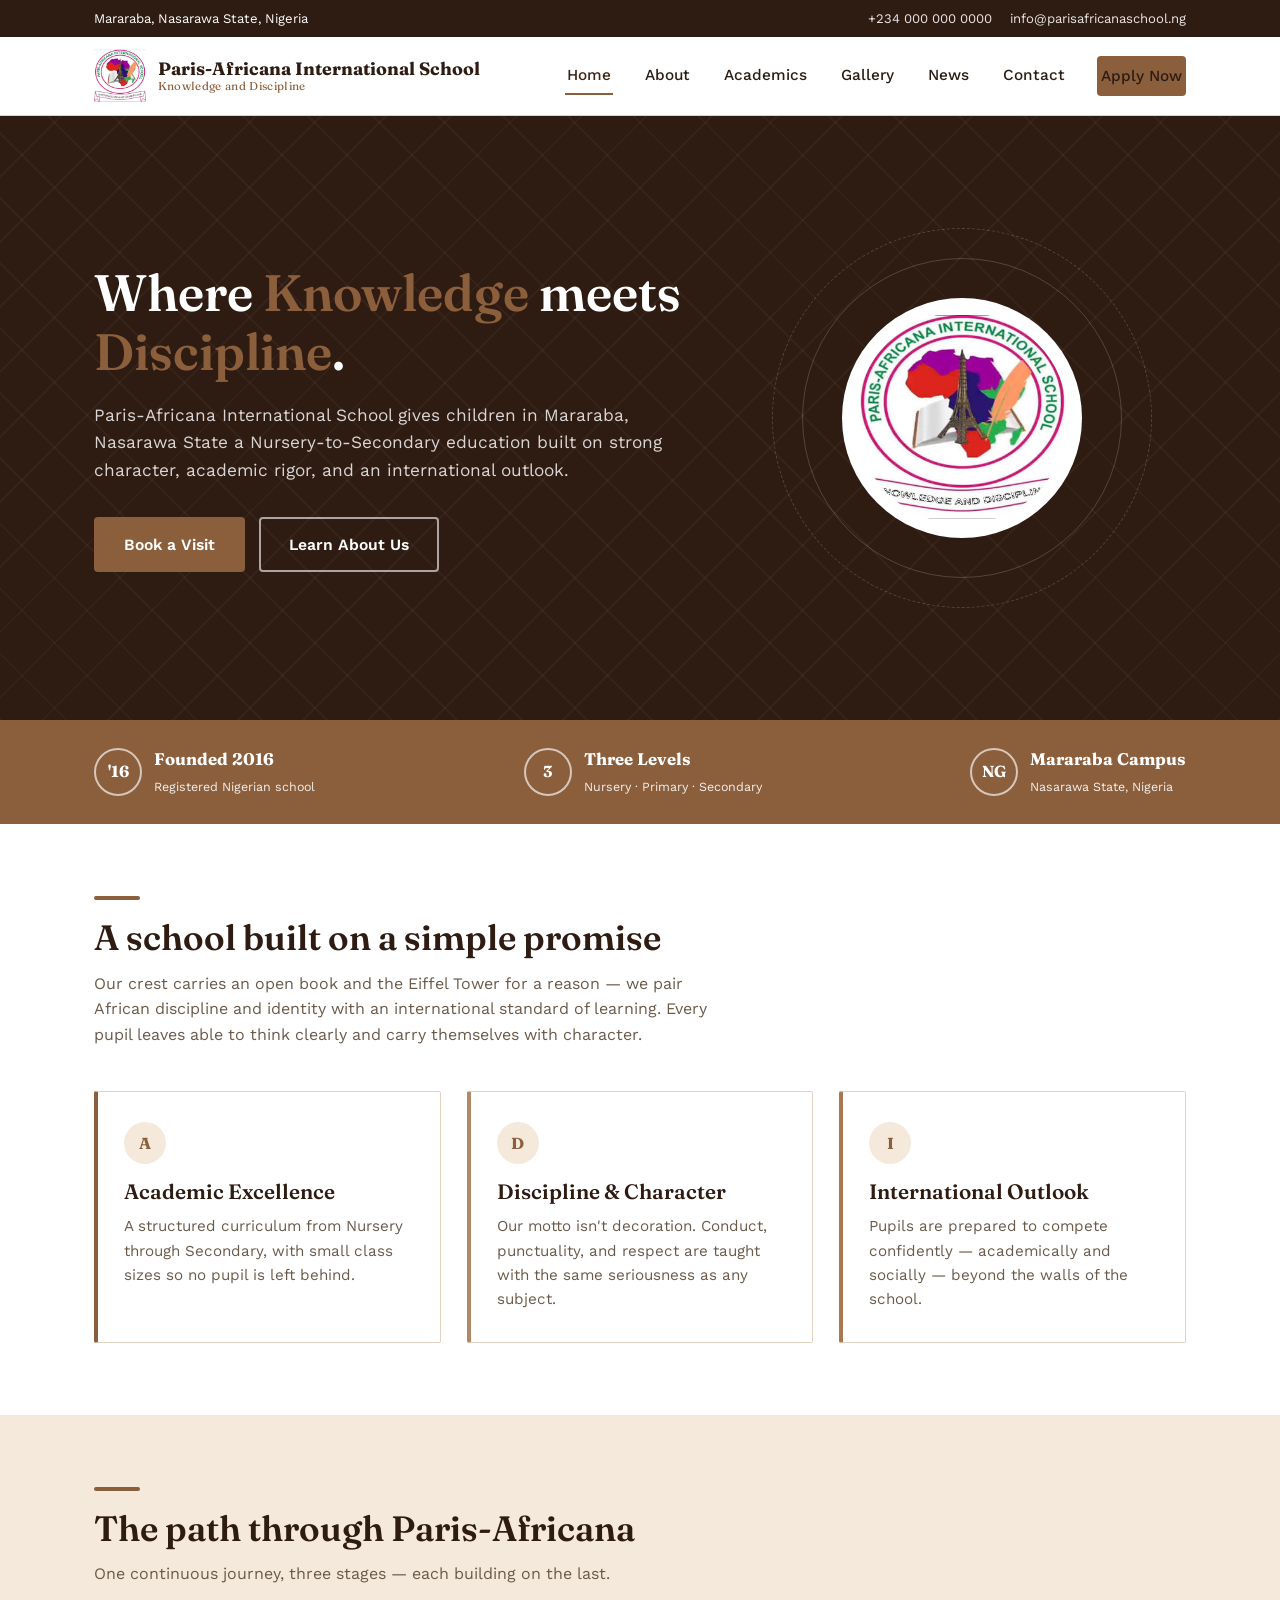
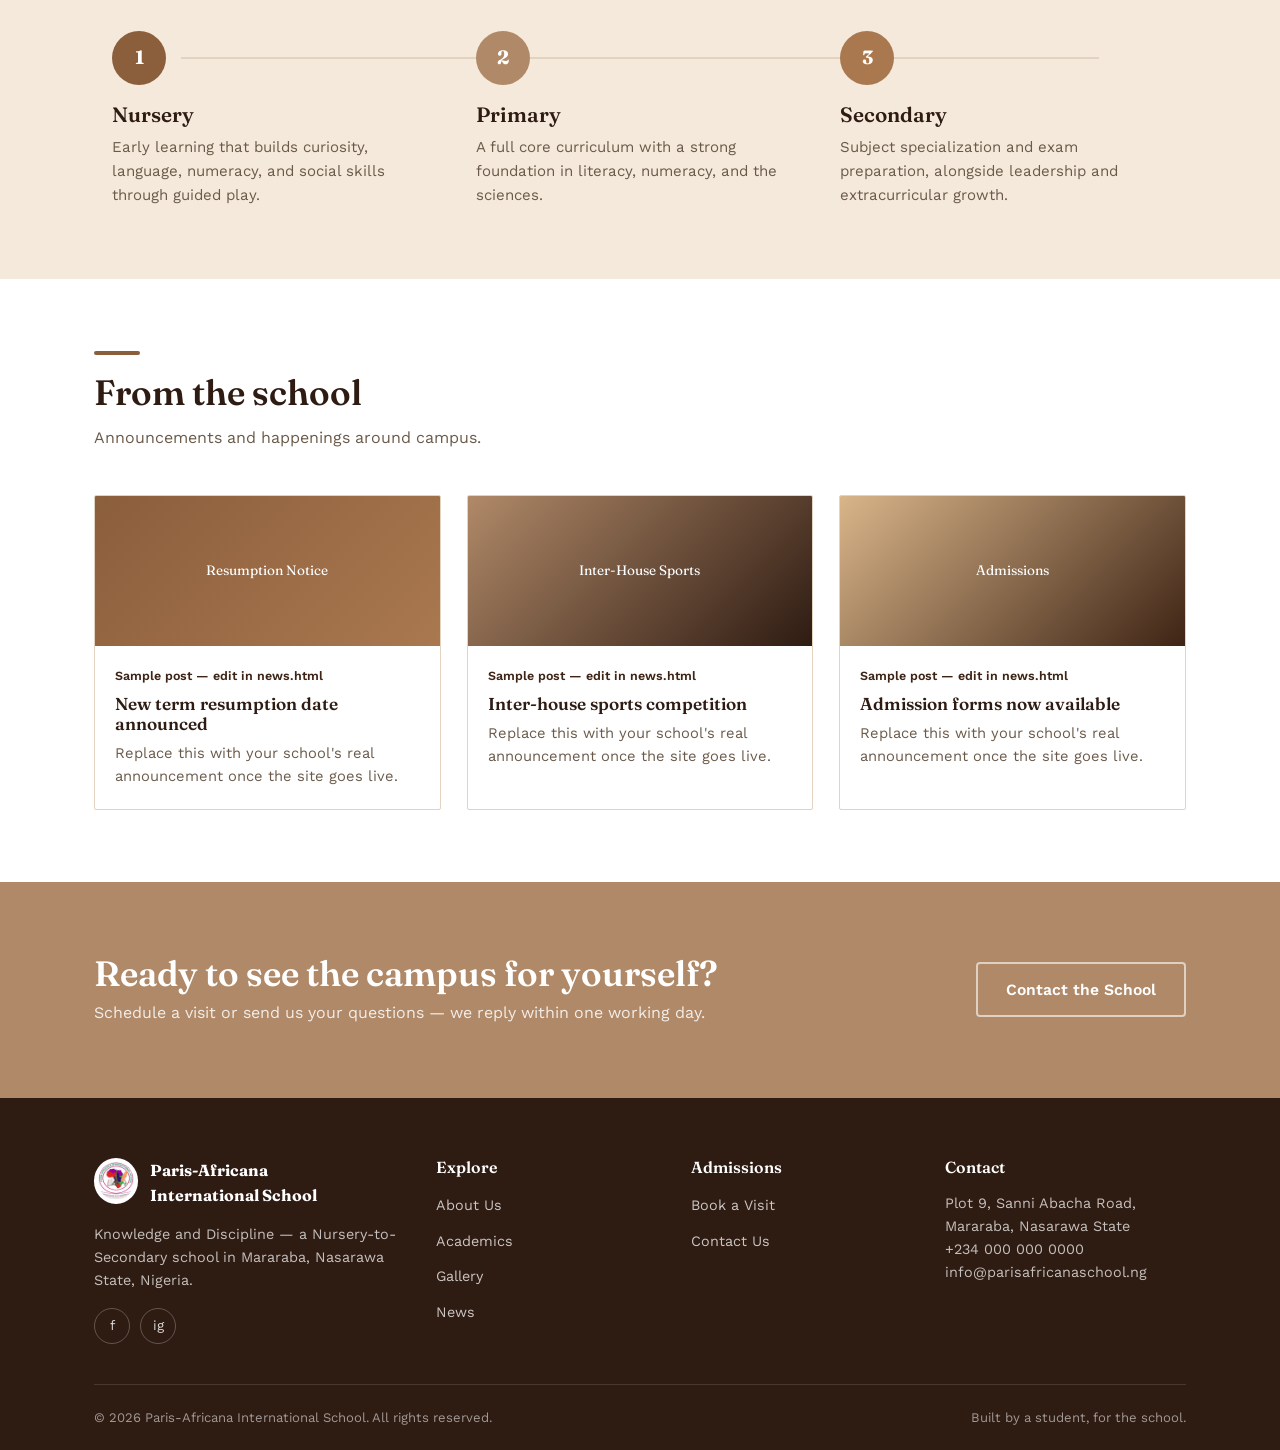
==== index.html @ 9b93d29c "Initial frontend for Paris-Africana International School site" ====
<!DOCTYPE html>
<html lang="en">
<head>
<meta charset="UTF-8">
<meta name="viewport" content="width=device-width, initial-scale=1.0">
<title>Paris-Africana International School | Home</title>
<meta name="description" content="Paris-Africana International School, Mararaba, Nasarawa State — Knowledge and Discipline. Nursery, Primary and Secondary education.">
<link rel="icon" href="images/logo.png" type="image/png">
<link rel="preconnect" href="https://fonts.googleapis.com">
<link href="https://fonts.googleapis.com/css2?family=Fraunces:wght@500;600;700&family=Work+Sans:wght@400;500;600&display=swap" rel="stylesheet">
<link rel="stylesheet" href="css/style.css">
</head>
<body>

<div class="topbar">
  <div class="container">
    <span>Mararaba, Nasarawa State, Nigeria</span>
    <div class="topbar-links">
      <a href="tel:+2340000000000">+234 000 000 0000</a>
      <a href="mailto:info@parisafricanaschool.ng">info@parisafricanaschool.ng</a>
    </div>
  </div>
</div>

<header class="navbar">
  <div class="container">
    <a href="index.html" class="brand">
      <img src="images/logo.png" alt="Paris-Africana International School crest">
      <span class="brand-text">
        <span class="school-name">Paris-Africana International School</span>
        <span class="school-motto">Knowledge and Discipline</span>
      </span>
    </a>
    <nav class="nav-links">
      <a href="index.html">Home</a>
      <a href="about.html">About</a>
      <a href="academics.html">Academics</a>
      <a href="gallery.html">Gallery</a>
      <a href="news.html">News</a>
      <a href="contact.html">Contact</a>
      <a href="contact.html" class="btn btn-primary">Apply Now</a>
    </nav>
    <button class="nav-toggle" aria-label="Toggle menu">
      <span></span><span></span><span></span>
    </button>
  </div>
</header>

<section class="hero">
  <div class="container">
    <div class="hero-copy">
      <h1>Where <span class="accent">Knowledge</span> meets <span class="accent">Discipline</span>.</h1>
      <p class="lead">Paris-Africana International School gives children in Mararaba, Nasarawa State a Nursery-to-Secondary education built on strong character, academic rigor, and an international outlook.</p>
      <div class="hero-actions">
        <a href="contact.html" class="btn btn-primary">Book a Visit</a>
        <a href="about.html" class="btn btn-outline-light">Learn About Us</a>
      </div>
    </div>
    <div class="hero-medallion">
      <div class="ring r1"></div>
      <div class="ring r2"></div>
      <img src="images/logo.png" alt="School crest medallion">
    </div>
  </div>
</section>

<div class="stat-strip">
  <div class="container">
    <div class="stat">
      <span class="badge">'16</span>
      <span>
        <span class="num">Founded 2016</span>
        <span class="label">Registered Nigerian school</span>
      </span>
    </div>
    <div class="stat">
      <span class="badge">3</span>
      <span>
        <span class="num">Three Levels</span>
        <span class="label">Nursery · Primary · Secondary</span>
      </span>
    </div>
    <div class="stat">
      <span class="badge">NG</span>
      <span>
        <span class="num">Mararaba Campus</span>
        <span class="label">Nasarawa State, Nigeria</span>
      </span>
    </div>
  </div>
</div>

<section>
  <div class="container">
    <div class="section-head">
      <h2>A school built on a simple promise</h2>
      <p>Our crest carries an open book and the Eiffel Tower for a reason — we pair African discipline and identity with an international standard of learning. Every pupil leaves able to think clearly and carry themselves with character.</p>
    </div>
    <div class="panel-grid">
      <div class="panel">
        <span class="glyph">A</span>
        <h3>Academic Excellence</h3>
        <p>A structured curriculum from Nursery through Secondary, with small class sizes so no pupil is left behind.</p>
      </div>
      <div class="panel">
        <span class="glyph">D</span>
        <h3>Discipline &amp; Character</h3>
        <p>Our motto isn't decoration. Conduct, punctuality, and respect are taught with the same seriousness as any subject.</p>
      </div>
      <div class="panel">
        <span class="glyph">I</span>
        <h3>International Outlook</h3>
        <p>Pupils are prepared to compete confidently — academically and socially — beyond the walls of the school.</p>
      </div>
    </div>
  </div>
</section>

<section class="section-cream">
  <div class="container">
    <div class="section-head">
      <h2>The path through Paris-Africana</h2>
      <p>One continuous journey, three stages — each building on the last.</p>
    </div>
    <div class="pathway">
      <div class="stage">
        <span class="stage-num">1</span>
        <h3>Nursery</h3>
        <p>Early learning that builds curiosity, language, numeracy, and social skills through guided play.</p>
      </div>
      <div class="stage">
        <span class="stage-num">2</span>
        <h3>Primary</h3>
        <p>A full core curriculum with a strong foundation in literacy, numeracy, and the sciences.</p>
      </div>
      <div class="stage">
        <span class="stage-num">3</span>
        <h3>Secondary</h3>
        <p>Subject specialization and exam preparation, alongside leadership and extracurricular growth.</p>
      </div>
    </div>
  </div>
</section>

<section>
  <div class="container">
    <div class="section-head">
      <h2>From the school</h2>
      <p>Announcements and happenings around campus.</p>
    </div>
    <div class="news-grid">
      <article class="news-card">
        <div class="thumb thumb-1">Resumption Notice</div>
        <div class="body">
          <span class="date">Sample post — edit in news.html</span>
          <h3>New term resumption date announced</h3>
          <p>Replace this with your school's real announcement once the site goes live.</p>
        </div>
      </article>
      <article class="news-card">
        <div class="thumb thumb-2">Inter-House Sports</div>
        <div class="body">
          <span class="date">Sample post — edit in news.html</span>
          <h3>Inter-house sports competition</h3>
          <p>Replace this with your school's real announcement once the site goes live.</p>
        </div>
      </article>
      <article class="news-card">
        <div class="thumb thumb-3">Admissions</div>
        <div class="body">
          <span class="date">Sample post — edit in news.html</span>
          <h3>Admission forms now available</h3>
          <p>Replace this with your school's real announcement once the site goes live.</p>
        </div>
      </article>
    </div>
  </div>
</section>

<section class="cta-banner">
  <div class="container">
    <div>
      <h2>Ready to see the campus for yourself?</h2>
      <p>Schedule a visit or send us your questions — we reply within one working day.</p>
    </div>
    <a href="contact.html" class="btn btn-outline-light">Contact the School</a>
  </div>
</section>

<footer>
  <div class="container">
    <div class="footer-grid">
      <div>
        <div class="footer-brand">
          <img src="images/logo.png" alt="School crest">
          <span class="school-name">Paris-Africana<br>International School</span>
        </div>
        <p>Knowledge and Discipline — a Nursery-to-Secondary school in Mararaba, Nasarawa State, Nigeria.</p>
        <div class="footer-social">
          <a href="#" aria-label="Facebook">f</a>
          <a href="#" aria-label="Instagram">ig</a>
        </div>
      </div>
      <div>
        <h4>Explore</h4>
        <ul class="footer-links">
          <li><a href="about.html">About Us</a></li>
          <li><a href="academics.html">Academics</a></li>
          <li><a href="gallery.html">Gallery</a></li>
          <li><a href="news.html">News</a></li>
        </ul>
      </div>
      <div>
        <h4>Admissions</h4>
        <ul class="footer-links">
          <li><a href="contact.html">Book a Visit</a></li>
          <li><a href="contact.html">Contact Us</a></li>
        </ul>
      </div>
      <div>
        <h4>Contact</h4>
        <p>Plot 9, Sanni Abacha Road,<br>Mararaba, Nasarawa State</p>
        <p>+234 000 000 0000<br>info@parisafricanaschool.ng</p>
      </div>
    </div>
    <div class="footer-bottom">
      <span>&copy; <span id="year"></span> Paris-Africana International School. All rights reserved.</span>
      <span>Built by a student, for the school.</span>
    </div>
  </div>
</footer>

<script src="js/script.js"></script>
</body>
</html>
---- css/style.css ----
/* =========================================================
   PARIS-AFRICANA INTERNATIONAL SCHOOL — MAIN STYLESHEET
   Palette pulled directly from the crest's dark and light
   brown tones. Variable names are unchanged from the previous
   version — only the hex values move to a single brown family,
   so every rule elsewhere in this file still works as-is.
   ========================================================= */

:root {
  /* --- Brand colors (brown family, from the crest) --- */
  --brown: #8B5E3C;        /* medium brown — primary accent/buttons */
  --brown-dark: #3E2415;   /* dark brown — hover states, deep accents */
  --green: #B08968;        /* light brown — was green, now a lighter brown tone */
  --green-dark: #6B4226;   /* deeper brown — was green-dark */
  --purple: #A9784F;       /* mid-light brown — was purple, kept distinct for hierarchy */
  --amber: #D9B589;        /* pale tan — was amber, now a light accent brown */
  --dark: #2E1B12;         /* darkest brown — replaces pure black */

  /* --- Neutrals --- */
  --cream: #F4E9DA;
  --paper: #FFFFFF;
  --ink: #2A1D14;
  --ink-soft: #6B5A4A;
  --line: #E3D2BF;

  /* --- Type --- */
  --font-display: "Fraunces", Georgia, serif;
  --font-body: "Work Sans", -apple-system, BlinkMacSystemFont, sans-serif;

  /* --- Layout --- */
  --max-width: 1140px;
  --radius-sm: 4px;
}

/* ---------- Reset ---------- */
* { box-sizing: border-box; margin: 0; padding: 0; }

html { scroll-behavior: smooth; }

body {
  font-family: var(--font-body);
  color: var(--ink);
  background: var(--paper);
  line-height: 1.6;
  -webkit-font-smoothing: antialiased;
}

img { max-width: 100%; display: block; }

a { color: inherit; text-decoration: none; }

ul { list-style: none; }

h1, h2, h3, h4 {
  font-family: var(--font-display);
  font-weight: 600;
  line-height: 1.15;
  color: var(--dark);
}

h1 { font-size: clamp(2.1rem, 4vw, 3.2rem); }
h2 { font-size: clamp(1.6rem, 3vw, 2.2rem); }
h3 { font-size: 1.3rem; }

p { color: var(--ink-soft); max-width: 68ch; }

.container {
  max-width: var(--max-width);
  margin: 0 auto;
  padding: 0 24px;
}

section { padding: 72px 0; }

.section-cream { background: var(--cream); }

/* Eyebrow-free section heading with a short accent rule instead of a label */
.section-head {
  max-width: 640px;
  margin-bottom: 44px;
}
.section-head::before {
  content: "";
  display: block;
  width: 46px;
  height: 4px;
  background: var(--brown);
  margin-bottom: 18px;
  border-radius: 2px;
}
.section-head p { margin-top: 12px; }

/* ---------- Buttons ---------- */
.btn {
  display: inline-flex;
  align-items: center;
  gap: 8px;
  padding: 13px 28px;
  border-radius: var(--radius-sm);
  font-weight: 600;
  font-size: 0.98rem;
  border: 2px solid transparent;
  cursor: pointer;
  transition: transform 0.15s ease, background 0.15s ease, color 0.15s ease, border-color 0.15s ease;
}
.btn:hover { transform: translateY(-2px); }

.btn-primary {
  background: var(--brown);
  color: #fff;
}
.btn-primary:hover { background: var(--brown-dark); }

.btn-outline {
  background: transparent;
  border-color: var(--dark);
  color: var(--dark);
}
.btn-outline:hover { background: var(--dark); color: #fff; }

.btn-outline-light {
  background: transparent;
  border-color: rgba(255,255,255,0.6);
  color: #fff;
}
.btn-outline-light:hover { background: #fff; color: var(--dark); border-color: #fff; }

/* ---------- Top bar ---------- */
.topbar {
  background: var(--dark);
  color: #fff;
  font-size: 0.82rem;
}
.topbar .container {
  display: flex;
  justify-content: space-between;
  align-items: center;
  padding-top: 8px;
  padding-bottom: 8px;
  flex-wrap: wrap;
  gap: 6px;
}
.topbar a { opacity: 0.9; }
.topbar a:hover { opacity: 1; text-decoration: underline; }
.topbar-links { display: flex; gap: 18px; }

/* ---------- Navigation ---------- */
.navbar {
  position: sticky;
  top: 0;
  z-index: 50;
  background: var(--paper);
  border-bottom: 1px solid var(--line);
}
.navbar .container {
  display: flex;
  align-items: center;
  justify-content: space-between;
  padding-top: 12px;
  padding-bottom: 12px;
}
.brand {
  display: flex;
  align-items: center;
  gap: 12px;
}
.brand img { height: 54px; width: auto; }
.brand-text { font-family: var(--font-display); line-height: 1.15; }
.brand-text .school-name { font-size: 1.12rem; font-weight: 700; color: var(--dark); display: block; }
.brand-text .school-motto { font-size: 0.72rem; color: var(--brown); letter-spacing: 0.03em; display: block; }

.nav-links {
  display: flex;
  align-items: center;
  gap: 30px;
}
.nav-links a {
  font-weight: 500;
  font-size: 0.96rem;
  color: var(--ink);
  padding: 6px 2px;
  border-bottom: 2px solid transparent;
  transition: border-color 0.15s ease, color 0.15s ease;
}
.nav-links a:hover,
.nav-links a.active {
  color: var(--brown-dark);
  border-color: var(--brown);
}

.nav-toggle {
  display: none;
  flex-direction: column;
  gap: 5px;
  background: none;
  border: none;
  cursor: pointer;
  padding: 6px;
}
.nav-toggle span {
  width: 26px;
  height: 2px;
  background: var(--dark);
  display: block;
}

/* ---------- Hero ---------- */
.hero {
  position: relative;
  overflow: hidden;
  background: var(--dark);
  color: #fff;
}
.hero .container {
  display: grid;
  grid-template-columns: 1.15fr 0.85fr;
  gap: 40px;
  align-items: center;
  padding-top: 76px;
  padding-bottom: 76px;
  position: relative;
  z-index: 2;
}
.hero h1 { color: #fff; }
.hero h1 .accent { color: var(--brown); }
.hero p.lead {
  color: rgba(255,255,255,0.82);
  font-size: 1.08rem;
  margin: 20px 0 32px;
  max-width: 52ch;
}
.hero-actions { display: flex; gap: 14px; flex-wrap: wrap; }

.hero-medallion {
  position: relative;
  display: flex;
  align-items: center;
  justify-content: center;
}
.hero-medallion .ring {
  position: absolute;
  border: 1px solid rgba(255,255,255,0.18);
  border-radius: 50%;
  animation: spin-slow 60s linear infinite;
}
.hero-medallion .ring.r1 { width: 320px; height: 320px; }
.hero-medallion .ring.r2 { width: 380px; height: 380px; border-style: dashed; animation-direction: reverse; }
.hero-medallion img {
  width: 240px;
  height: 240px;
  border-radius: 50%;
  background: #fff;
  padding: 14px;
  position: relative;
  z-index: 2;
  animation: rise-in 0.9s ease both;
}
@keyframes spin-slow { to { transform: rotate(360deg); } }
@keyframes rise-in {
  from { opacity: 0; transform: scale(0.85) translateY(14px); }
  to { opacity: 1; transform: scale(1) translateY(0); }
}
@media (prefers-reduced-motion: reduce) {
  .hero-medallion .ring { animation: none; }
  .hero-medallion img { animation: none; }
}

/* Ironwork diagonal-line motif in hero background, echoing the Eiffel Tower */
.hero::before {
  content: "";
  position: absolute;
  inset: 0;
  background-image:
    repeating-linear-gradient(45deg, rgba(255,255,255,0.035) 0 2px, transparent 2px 46px),
    repeating-linear-gradient(-45deg, rgba(255,255,255,0.035) 0 2px, transparent 2px 46px);
  z-index: 1;
}

/* ---------- Stat strip ---------- */
.stat-strip {
  background: var(--brown);
  color: #fff;
}
.stat-strip .container {
  display: flex;
  flex-wrap: wrap;
  justify-content: space-between;
  padding-top: 26px;
  padding-bottom: 26px;
  gap: 20px;
}
.stat {
  display: flex;
  align-items: center;
  gap: 12px;
}
.stat .badge {
  width: 48px; height: 48px;
  border-radius: 50%;
  border: 2px solid rgba(255,255,255,0.65);
  display: flex; align-items: center; justify-content: center;
  font-family: var(--font-display);
  font-weight: 700;
  flex-shrink: 0;
}
.stat .num { font-family: var(--font-display); font-weight: 700; font-size: 1.05rem; display: block; }
.stat .label { font-size: 0.78rem; opacity: 0.9; }

/* ---------- Panels (used instead of uniform rounded cards) ---------- */
.panel-grid {
  display: grid;
  grid-template-columns: repeat(3, 1fr);
  gap: 26px;
}
.panel {
  background: var(--paper);
  border: 1px solid var(--line);
  border-left: 4px solid var(--brown);
  border-radius: 2px;
  padding: 30px 26px;
}
.panel:nth-child(2) { border-left-color: var(--green); }
.panel:nth-child(3) { border-left-color: var(--purple); }
.panel h3 { margin-bottom: 10px; }
.panel p { font-size: 0.95rem; margin: 0; }
.panel .glyph {
  width: 42px; height: 42px;
  border-radius: 50%;
  background: var(--cream);
  display: flex; align-items: center; justify-content: center;
  margin-bottom: 16px;
  font-family: var(--font-display);
  font-weight: 700;
  color: var(--brown);
}

/* ---------- Numbered pathway (a true sequence: Nursery -> Primary -> Secondary) ---------- */
.pathway {
  display: grid;
  grid-template-columns: repeat(3, 1fr);
  gap: 0;
  position: relative;
}
.pathway::before {
  content: "";
  position: absolute;
  top: 26px;
  left: 8%;
  right: 8%;
  height: 2px;
  background: var(--line);
  z-index: 0;
}
.stage {
  position: relative;
  z-index: 1;
  padding: 0 18px;
  text-align: left;
}
.stage .stage-num {
  width: 54px; height: 54px;
  border-radius: 50%;
  background: var(--dark);
  color: #fff;
  display: flex; align-items: center; justify-content: center;
  font-family: var(--font-display);
  font-weight: 700;
  font-size: 1.2rem;
  margin-bottom: 18px;
}
.stage:nth-child(1) .stage-num { background: var(--brown); }
.stage:nth-child(2) .stage-num { background: var(--green); }
.stage:nth-child(3) .stage-num { background: var(--purple); }
.stage h3 { margin-bottom: 8px; }
.stage p { font-size: 0.94rem; }

/* ---------- News / cards list ---------- */
.news-grid {
  display: grid;
  grid-template-columns: repeat(3, 1fr);
  gap: 26px;
}
.news-card {
  border: 1px solid var(--line);
  border-radius: 2px;
  overflow: hidden;
  background: var(--paper);
}
.news-card .thumb {
  height: 150px;
  display: flex;
  align-items: center;
  justify-content: center;
  color: #fff;
  font-family: var(--font-display);
  font-size: 0.85rem;
  text-align: center;
  padding: 10px;
}
.news-card .body { padding: 20px; }
.news-card .date {
  font-size: 0.78rem;
  color: var(--brown-dark);
  font-weight: 600;
  display: block;
  margin-bottom: 8px;
}
.news-card h3 { font-size: 1.08rem; margin-bottom: 8px; }
.news-card p { font-size: 0.92rem; margin-bottom: 0; }

/* thumb color rotation */
.thumb-1 { background: linear-gradient(135deg, var(--brown), var(--purple)); }
.thumb-2 { background: linear-gradient(135deg, var(--green), var(--dark)); }
.thumb-3 { background: linear-gradient(135deg, var(--amber), var(--brown-dark)); }

/* ---------- CTA banner ---------- */
.cta-banner {
  background: var(--green);
  color: #fff;
  text-align: left;
}
.cta-banner .container {
  display: flex;
  align-items: center;
  justify-content: space-between;
  gap: 24px;
  flex-wrap: wrap;
}
.cta-banner h2 { color: #fff; margin-bottom: 6px; }
.cta-banner p { color: rgba(255,255,255,0.85); margin: 0; }

/* ---------- Page header (used on interior pages) ---------- */
.page-header {
  background: var(--dark);
  color: #fff;
  padding: 56px 0;
  position: relative;
  overflow: hidden;
}
.page-header::before {
  content: "";
  position: absolute;
  inset: 0;
  background-image: repeating-linear-gradient(45deg, rgba(255,255,255,0.035) 0 2px, transparent 2px 46px);
}
.page-header .container { position: relative; z-index: 1; }
.page-header h1 { color: #fff; }
.breadcrumb { font-size: 0.85rem; color: rgba(255,255,255,0.7); margin-top: 10px; }
.breadcrumb a:hover { text-decoration: underline; }

/* ---------- Value / list blocks ---------- */
.value-list {
  display: grid;
  grid-template-columns: repeat(2, 1fr);
  gap: 22px;
}
.value-item {
  display: flex;
  gap: 16px;
  padding: 20px;
  border: 1px solid var(--line);
}
.value-item .mark {
  width: 34px; height: 34px;
  flex-shrink: 0;
  border-radius: 50%;
  background: var(--brown);
  color: #fff;
  display: flex; align-items: center; justify-content: center;
  font-weight: 700;
  font-family: var(--font-display);
}
.value-item h3 { font-size: 1.05rem; margin-bottom: 4px; }
.value-item p { font-size: 0.92rem; margin: 0; }

/* ---------- Two column layout ---------- */
.two-col {
  display: grid;
  grid-template-columns: 1fr 1fr;
  gap: 56px;
  align-items: center;
}

.tag-strip { display: flex; flex-wrap: wrap; gap: 10px; margin-top: 20px; }
.tag {
  border: 1px solid var(--line);
  padding: 7px 14px;
  font-size: 0.85rem;
  border-radius: 20px;
  color: var(--ink-soft);
}

/* ---------- Gallery ---------- */
.gallery-grid {
  display: grid;
  grid-template-columns: repeat(3, 1fr);
  gap: 18px;
}
.gallery-item {
  aspect-ratio: 4 / 3;
  border-radius: 2px;
  display: flex;
  flex-direction: column;
  align-items: center;
  justify-content: center;
  color: #fff;
  text-align: center;
  padding: 14px;
  font-size: 0.85rem;
}
.gallery-item span.icon { font-size: 1.6rem; margin-bottom: 8px; }
.gallery-note {
  margin-top: 30px;
  font-size: 0.88rem;
  padding: 16px 18px;
  background: var(--cream);
  border-left: 4px solid var(--amber);
}

/* ---------- Forms ---------- */
.form-grid {
  display: grid;
  grid-template-columns: 1fr 1fr;
  gap: 18px;
}
.form-grid .full { grid-column: 1 / -1; }
label {
  display: block;
  font-size: 0.86rem;
  font-weight: 600;
  color: var(--dark);
  margin-bottom: 6px;
}
input, select, textarea {
  width: 100%;
  padding: 12px 14px;
  border: 1px solid var(--line);
  border-radius: var(--radius-sm);
  font-family: var(--font-body);
  font-size: 0.95rem;
  color: var(--ink);
  background: var(--paper);
}
input:focus, select:focus, textarea:focus {
  outline: 2px solid var(--brown);
  outline-offset: 1px;
  border-color: var(--brown);
}
textarea { resize: vertical; min-height: 120px; }
.form-note {
  font-size: 0.85rem;
  margin-top: 16px;
  padding: 14px 16px;
  background: var(--cream);
  border-left: 4px solid var(--brown);
}
.form-success {
  display: none;
  margin-top: 16px;
  padding: 14px 16px;
  background: #F0E6D8;
  border-left: 4px solid var(--green);
  color: var(--green-dark);
  font-size: 0.92rem;
}

.contact-info-list { margin-top: 24px; }
.contact-info-item { display: flex; gap: 14px; margin-bottom: 20px; }
.contact-info-item .mark {
  width: 38px; height: 38px;
  border-radius: 50%;
  background: var(--dark);
  color: #fff;
  display: flex; align-items: center; justify-content: center;
  flex-shrink: 0;
  font-size: 0.9rem;
}
.contact-info-item h3 { font-size: 0.98rem; margin-bottom: 2px; }
.contact-info-item p { font-size: 0.9rem; margin: 0; }

.map-wrap {
  margin-top: 30px;
  border: 1px solid var(--line);
}
.map-wrap iframe { width: 100%; height: 320px; border: 0; display: block; }

/* ---------- Footer ---------- */
footer {
  background: var(--dark);
  color: rgba(255,255,255,0.82);
  padding-top: 60px;
}
.footer-grid {
  display: grid;
  grid-template-columns: 1.4fr 1fr 1fr 1.1fr;
  gap: 36px;
  padding-bottom: 40px;
  border-bottom: 1px solid rgba(255,255,255,0.12);
}
.footer-brand { display: flex; gap: 12px; align-items: flex-start; margin-bottom: 14px; }
.footer-brand img { height: 46px; background: #fff; border-radius: 50%; padding: 4px; }
.footer-brand .school-name { font-family: var(--font-display); font-weight: 700; color: #fff; }
footer h4 { color: #fff; font-family: var(--font-display); font-size: 1rem; margin-bottom: 16px; }
footer p { color: rgba(255,255,255,0.72); font-size: 0.9rem; }
.footer-links li { margin-bottom: 10px; }
.footer-links a { font-size: 0.9rem; color: rgba(255,255,255,0.75); }
.footer-links a:hover { color: var(--brown); }
.footer-social { display: flex; gap: 10px; margin-top: 16px; }
.footer-social a {
  width: 36px; height: 36px;
  border: 1px solid rgba(255,255,255,0.25);
  border-radius: 50%;
  display: flex; align-items: center; justify-content: center;
  font-size: 0.85rem;
}
.footer-social a:hover { background: var(--brown); border-color: var(--brown); }
.footer-bottom {
  display: flex;
  justify-content: space-between;
  align-items: center;
  padding: 22px 0;
  font-size: 0.82rem;
  color: rgba(255,255,255,0.55);
  flex-wrap: wrap;
  gap: 10px;
}

/* ---------- Responsive ---------- */
@media (max-width: 900px) {
  .hero .container { grid-template-columns: 1fr; }
  .hero-medallion { order: -1; }
  .hero-medallion .ring.r1 { width: 220px; height: 220px; }
  .hero-medallion .ring.r2 { width: 260px; height: 260px; }
  .hero-medallion img { width: 170px; height: 170px; }
  .panel-grid, .pathway, .news-grid, .value-list, .gallery-grid { grid-template-columns: 1fr; }
  .pathway::before { display: none; }
  .two-col { grid-template-columns: 1fr; gap: 30px; }
  .form-grid { grid-template-columns: 1fr; }
  .footer-grid { grid-template-columns: 1fr 1fr; }
}

@media (max-width: 720px) {
  .nav-links {
    position: absolute;
    top: 100%;
    left: 0;
    right: 0;
    background: var(--paper);
    flex-direction: column;
    align-items: flex-start;
    padding: 16px 24px 24px;
    border-bottom: 1px solid var(--line);
    display: none;
    gap: 16px;
  }
  .nav-links.open { display: flex; }
  .nav-toggle { display: flex; }
  .topbar-links { gap: 12px; }
  .footer-grid { grid-template-columns: 1fr; }
  .stat-strip .container { justify-content: flex-start; }
}
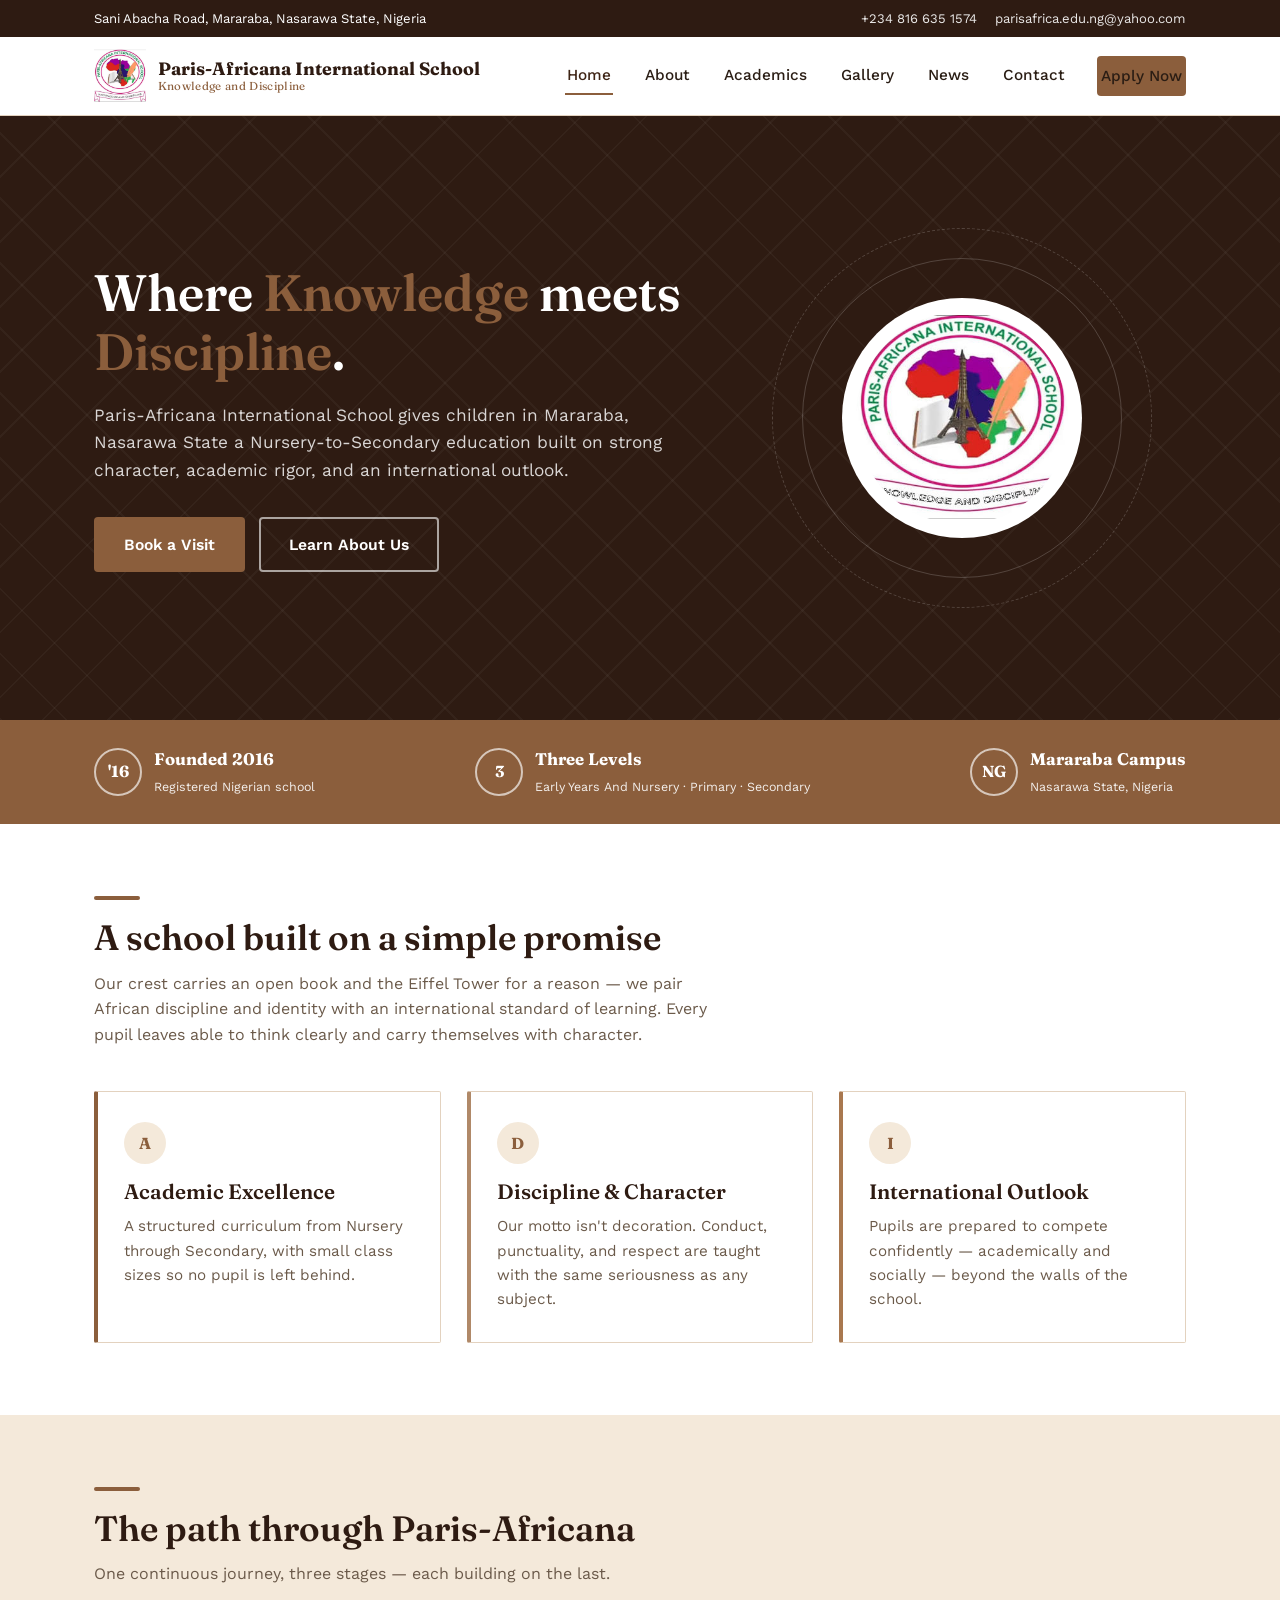
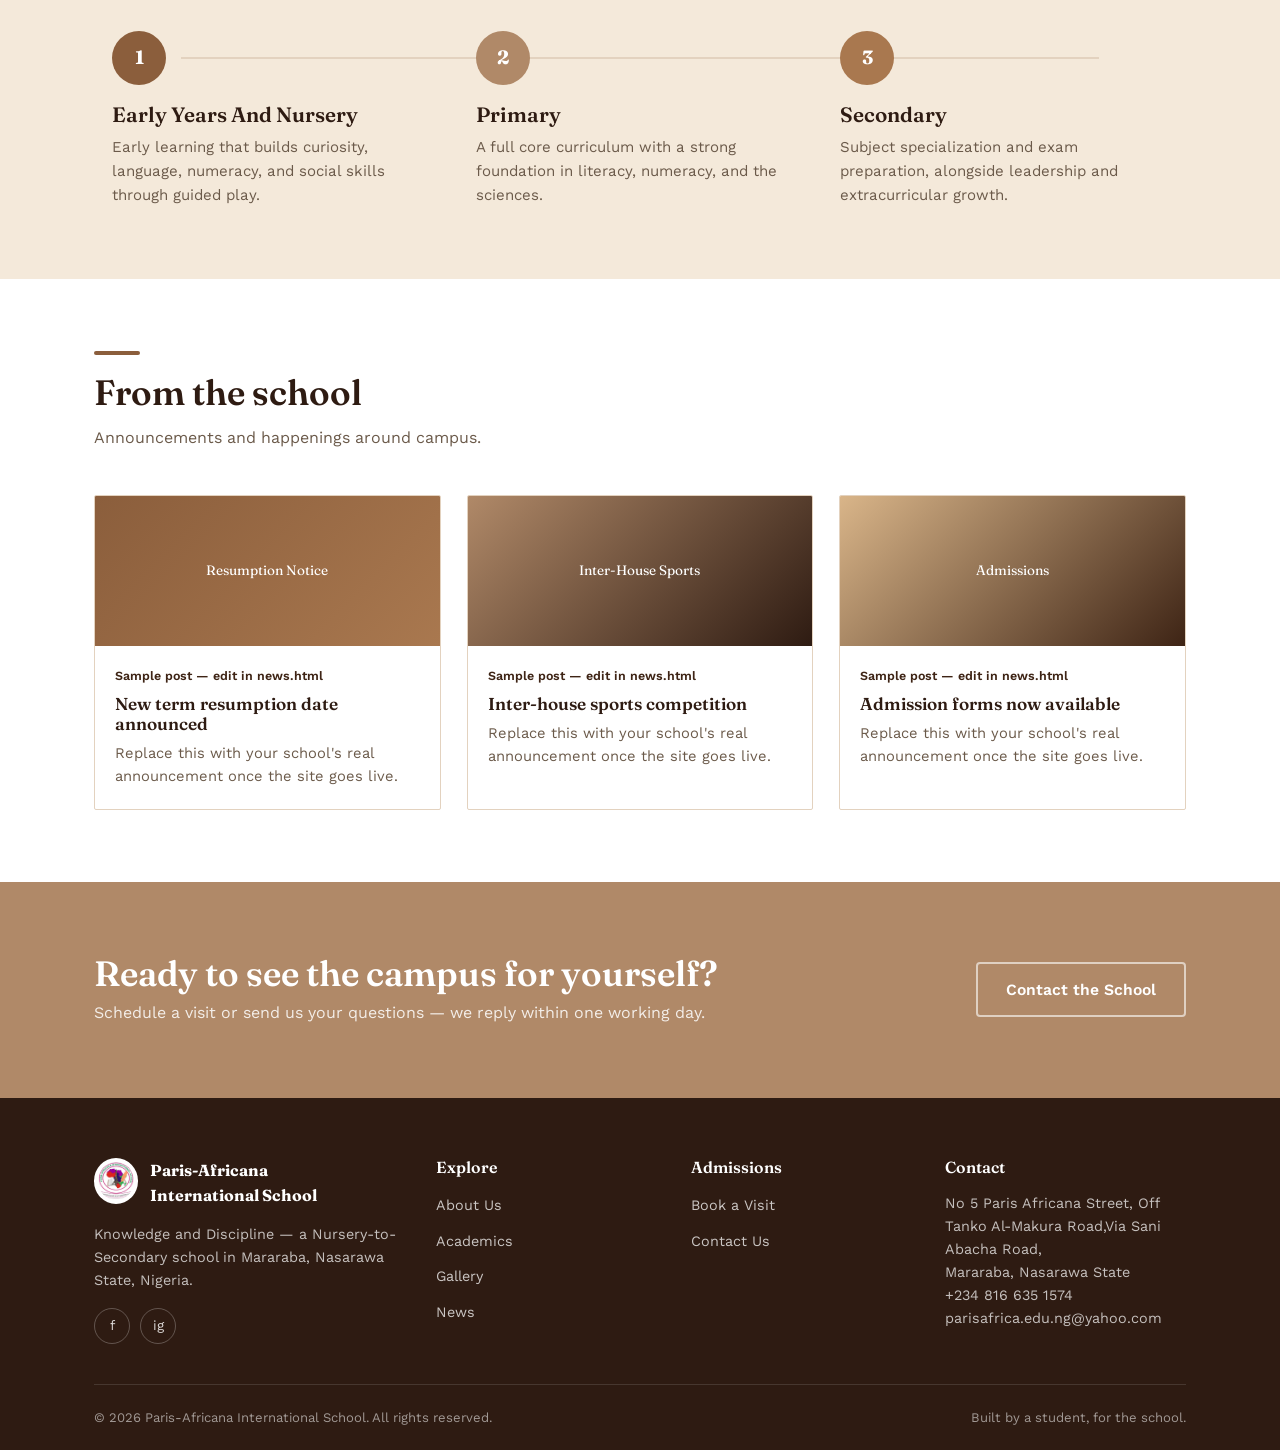
==== commit 860c7aea: "Successfully updated the home page" ====
--- a/index.html
+++ b/index.html
@@ -14,10 +14,10 @@
 
 <div class="topbar">
   <div class="container">
-    <span>Mararaba, Nasarawa State, Nigeria</span>
+    <span>Sani Abacha Road, Mararaba, Nasarawa State, Nigeria</span>
     <div class="topbar-links">
-      <a href="tel:+2340000000000">+234 000 000 0000</a>
-      <a href="mailto:info@parisafricanaschool.ng">info@parisafricanaschool.ng</a>
+      <a href="tel:+2348166351574">+234 816 635 1574</a>
+      <a href="mailto:parisafrica.edu.ng@yahoo.com">parisafrica.edu.ng@yahoo.com</a>
     </div>
   </div>
 </div>
@@ -77,7 +77,7 @@
       <span class="badge">3</span>
       <span>
         <span class="num">Three Levels</span>
-        <span class="label">Nursery · Primary · Secondary</span>
+        <span class="label">Early Years And Nursery · Primary · Secondary</span>
       </span>
     </div>
     <div class="stat">
@@ -125,7 +125,7 @@
     <div class="pathway">
       <div class="stage">
         <span class="stage-num">1</span>
-        <h3>Nursery</h3>
+        <h3>Early Years And Nursery</h3>
         <p>Early learning that builds curiosity, language, numeracy, and social skills through guided play.</p>
       </div>
       <div class="stage">
@@ -197,8 +197,8 @@
         </div>
         <p>Knowledge and Discipline — a Nursery-to-Secondary school in Mararaba, Nasarawa State, Nigeria.</p>
         <div class="footer-social">
-          <a href="#" aria-label="Facebook">f</a>
-          <a href="#" aria-label="Instagram">ig</a>
+          <a href="https://www.facebook.com/profile.php?id=61587817334590" aria-label="Facebook" target="_blank">f</a>
+          <a href="https://www.instagram.com/parisafricana.intlschool?stkn=aXF4dzJyN3Zla2s2" aria-label="Instagram" target="_blank">ig</a>
         </div>
       </div>
       <div>
@@ -219,8 +219,8 @@
       </div>
       <div>
         <h4>Contact</h4>
-        <p>Plot 9, Sanni Abacha Road,<br>Mararaba, Nasarawa State</p>
-        <p>+234 000 000 0000<br>info@parisafricanaschool.ng</p>
+        <p>No 5 Paris Africana Street, Off Tanko Al-Makura Road,Via Sani Abacha Road,<br>Mararaba, Nasarawa State</p>
+        <p>+234 816 635 1574<br>parisafrica.edu.ng@yahoo.com</p>
       </div>
     </div>
     <div class="footer-bottom">
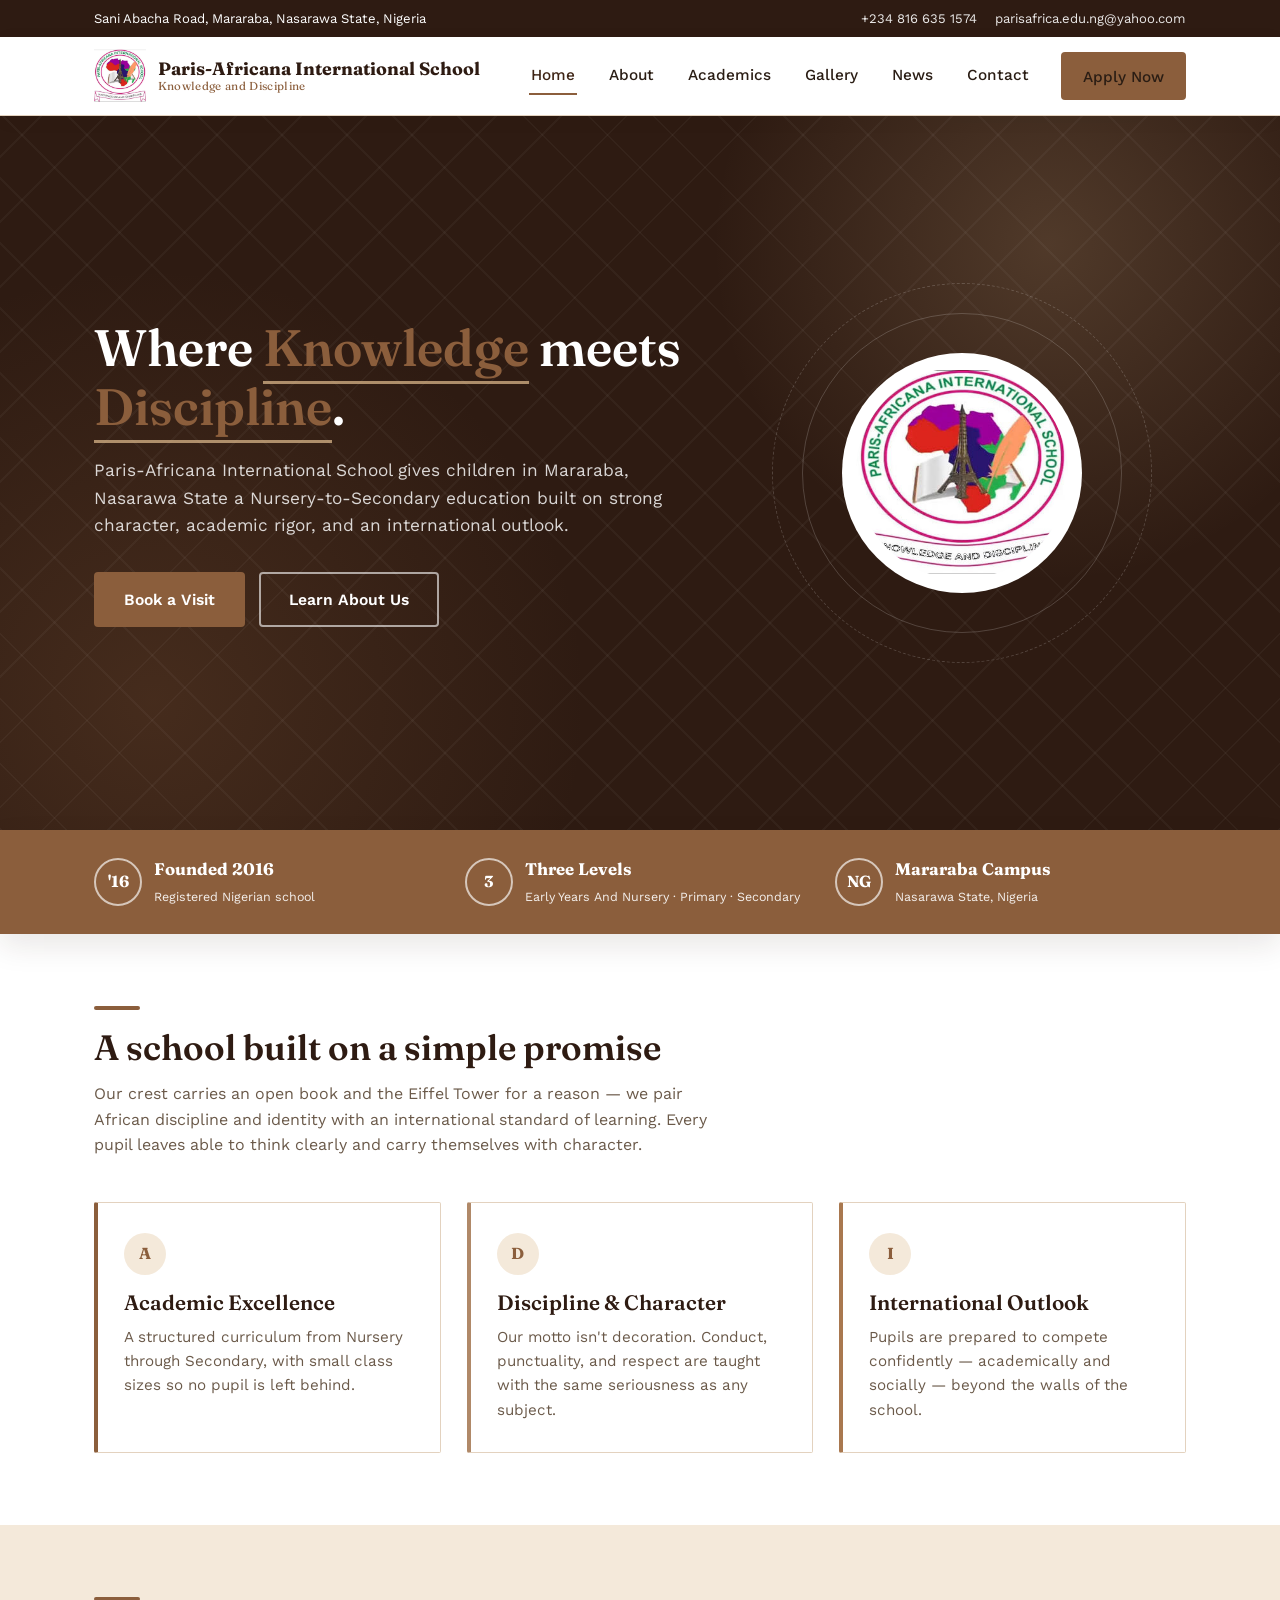
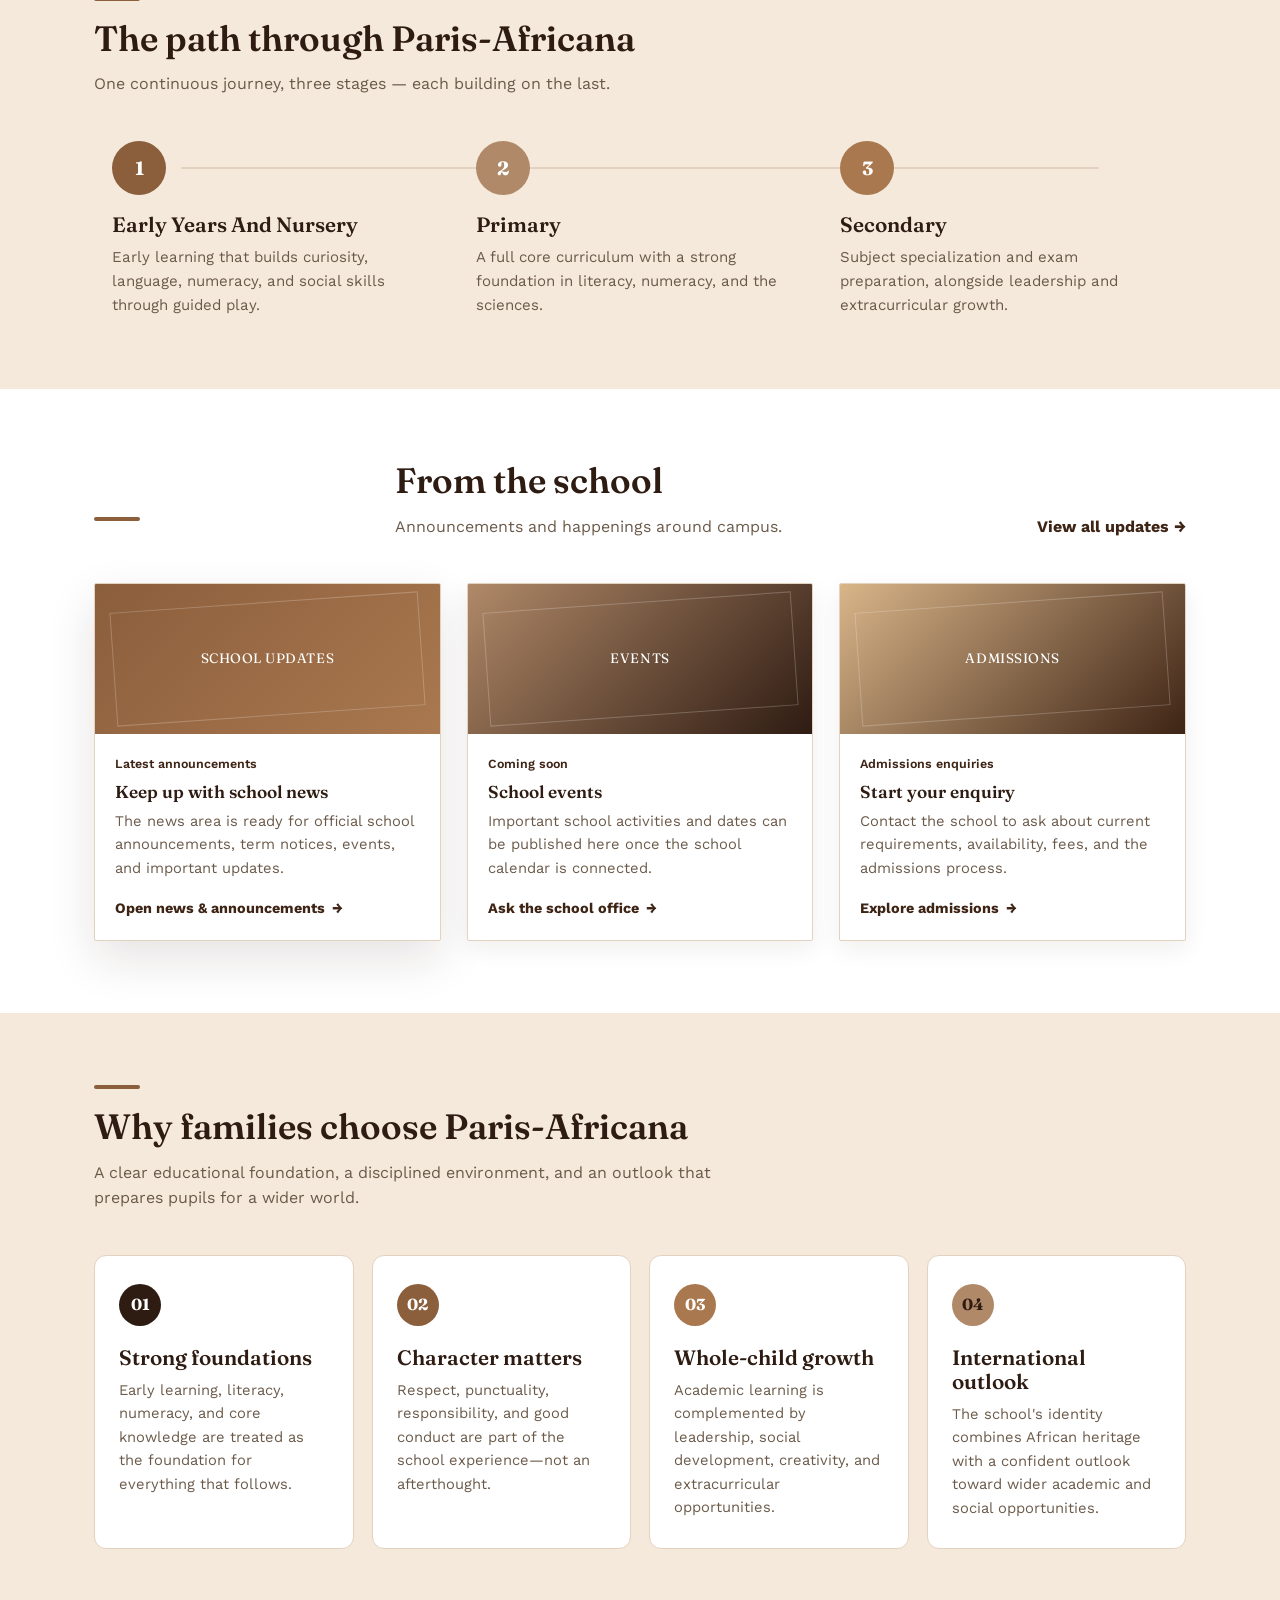
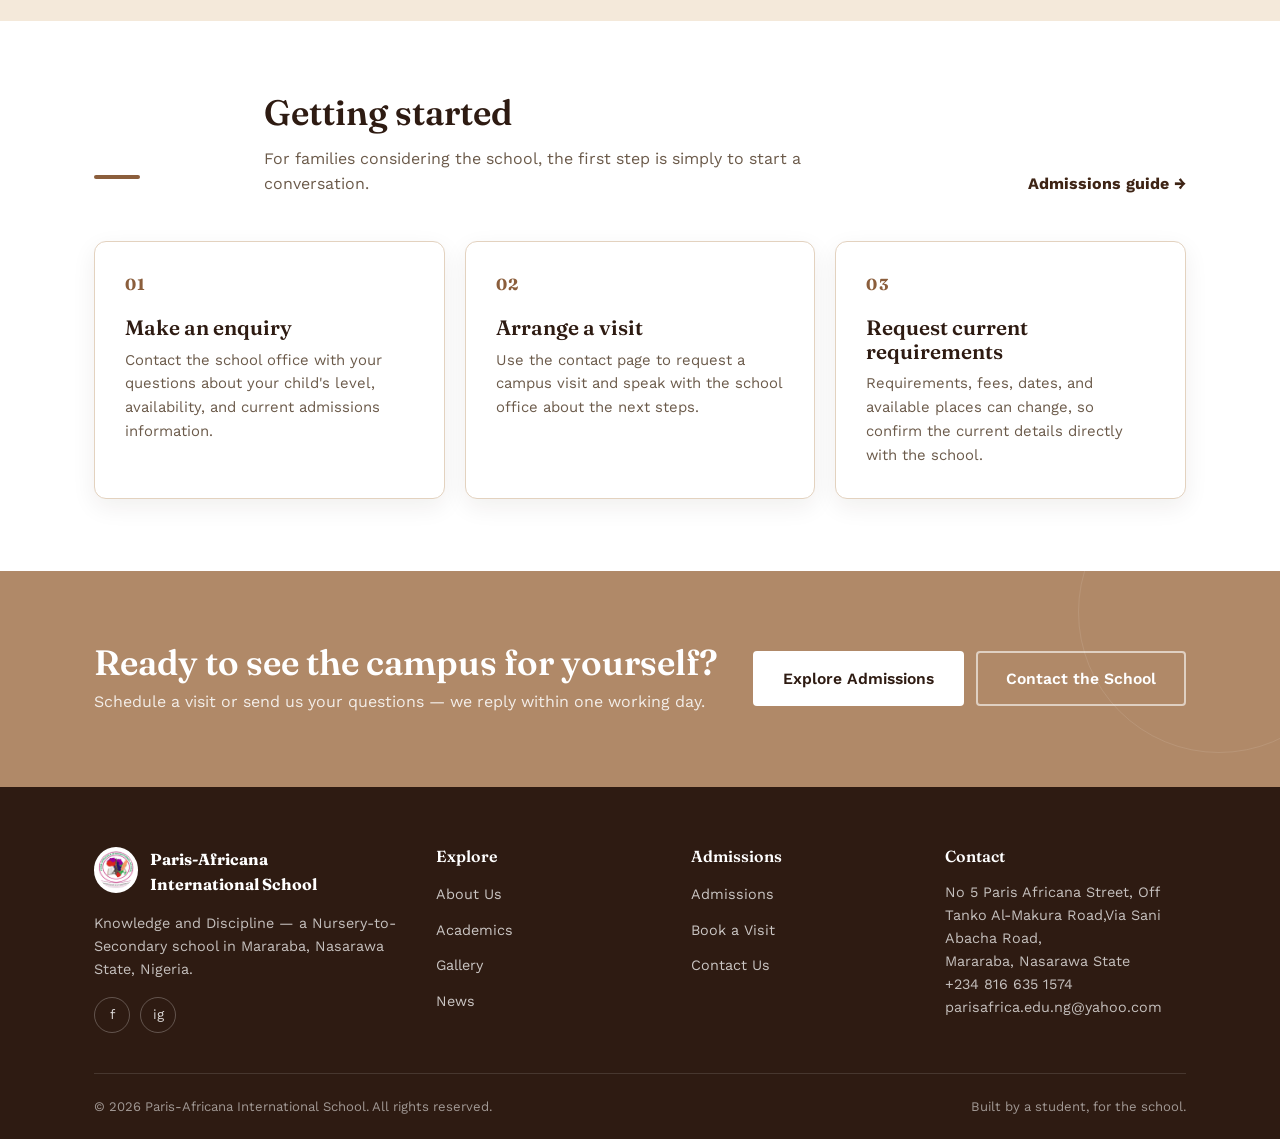
==== commit 29378718: "Upgraded the site" ====
--- a/index.html
+++ b/index.html
@@ -3,14 +3,38 @@
 <head>
 <meta charset="UTF-8">
 <meta name="viewport" content="width=device-width, initial-scale=1.0">
-<title>Paris-Africana International School | Home</title>
-<meta name="description" content="Paris-Africana International School, Mararaba, Nasarawa State — Knowledge and Discipline. Nursery, Primary and Secondary education.">
+<title>Paris-Africana International School | Knowledge and Discipline</title>
+<meta name="description" content="A Nursery-to-Secondary school in Mararaba, Nasarawa State, Nigeria, focused on knowledge, discipline, character, and an international outlook.">
 <link rel="icon" href="images/logo.png" type="image/png">
 <link rel="preconnect" href="https://fonts.googleapis.com">
 <link href="https://fonts.googleapis.com/css2?family=Fraunces:wght@500;600;700&family=Work+Sans:wght@400;500;600&display=swap" rel="stylesheet">
+<meta name="theme-color" content="#3E2415">
+<meta property="og:type" content="website">
+<meta property="og:title" content="Paris-Africana International School | Knowledge and Discipline">
+<meta property="og:description" content="A Nursery-to-Secondary school in Mararaba, Nasarawa State, Nigeria, focused on knowledge, discipline, character, and an international outlook.">
+<meta property="og:image" content="images/logo.png">
+<link rel="canonical" href="index.html">
 <link rel="stylesheet" href="css/style.css">
+<script type="application/ld+json">
+{
+  "@context": "https://schema.org",
+  "@type": "EducationalOrganization",
+  "name": "Paris-Africana International School",
+  "description": "Paris-Africana International School in Mararaba, Nasarawa State, Nigeria.",
+  "telephone": "+2348166351574",
+  "email": "parisafrica.edu.ng@yahoo.com",
+  "address": {
+    "@type": "PostalAddress",
+    "streetAddress": "No 5 Paris Africana Street, Off Tanko Al-Makura Road, Via Sani Abacha Road",
+    "addressLocality": "Mararaba",
+    "addressRegion": "Nasarawa State",
+    "addressCountry": "NG"
+  }
+}
+</script>
 </head>
 <body>
+<a class="skip-link" href="#main-content">Skip to main content</a>
 
 <div class="topbar">
   <div class="container">
@@ -31,7 +55,7 @@
         <span class="school-motto">Knowledge and Discipline</span>
       </span>
     </a>
-    <nav class="nav-links">
+    <nav class="nav-links" id="main-navigation">
       <a href="index.html">Home</a>
       <a href="about.html">About</a>
       <a href="academics.html">Academics</a>
@@ -40,12 +64,13 @@
       <a href="contact.html">Contact</a>
       <a href="contact.html" class="btn btn-primary">Apply Now</a>
     </nav>
-    <button class="nav-toggle" aria-label="Toggle menu">
+    <button class="nav-toggle" type="button" aria-label="Open navigation menu" aria-expanded="false" aria-controls="main-navigation">
       <span></span><span></span><span></span>
     </button>
   </div>
 </header>
 
+<main id="main-content">
 <section class="hero">
   <div class="container">
     <div class="hero-copy">
@@ -144,35 +169,70 @@
 
 <section>
   <div class="container">
-    <div class="section-head">
-      <h2>From the school</h2>
-      <p>Announcements and happenings around campus.</p>
+    <div class="section-head section-head-row">
+      <div>
+        <h2>From the school</h2>
+        <p>Announcements and happenings around campus.</p>
+      </div>
+      <a href="news.html" class="text-link">View all updates <span aria-hidden="true">→</span></a>
     </div>
     <div class="news-grid">
-      <article class="news-card">
-        <div class="thumb thumb-1">Resumption Notice</div>
+      <article class="news-card news-card-featured">
+        <div class="thumb thumb-1"><span>School updates</span></div>
         <div class="body">
-          <span class="date">Sample post — edit in news.html</span>
-          <h3>New term resumption date announced</h3>
-          <p>Replace this with your school's real announcement once the site goes live.</p>
+          <span class="date">Latest announcements</span>
+          <h3>Keep up with school news</h3>
+          <p>The news area is ready for official school announcements, term notices, events, and important updates.</p>
+          <a class="card-link" href="news.html">Open news &amp; announcements <span aria-hidden="true">→</span></a>
         </div>
       </article>
       <article class="news-card">
-        <div class="thumb thumb-2">Inter-House Sports</div>
+        <div class="thumb thumb-2"><span>Events</span></div>
         <div class="body">
-          <span class="date">Sample post — edit in news.html</span>
-          <h3>Inter-house sports competition</h3>
-          <p>Replace this with your school's real announcement once the site goes live.</p>
+          <span class="date">Coming soon</span>
+          <h3>School events</h3>
+          <p>Important school activities and dates can be published here once the school calendar is connected.</p>
+          <a class="card-link" href="contact.html">Ask the school office <span aria-hidden="true">→</span></a>
         </div>
       </article>
       <article class="news-card">
-        <div class="thumb thumb-3">Admissions</div>
+        <div class="thumb thumb-3"><span>Admissions</span></div>
         <div class="body">
-          <span class="date">Sample post — edit in news.html</span>
-          <h3>Admission forms now available</h3>
-          <p>Replace this with your school's real announcement once the site goes live.</p>
+          <span class="date">Admissions enquiries</span>
+          <h3>Start your enquiry</h3>
+          <p>Contact the school to ask about current requirements, availability, fees, and the admissions process.</p>
+          <a class="card-link" href="admissions.html">Explore admissions <span aria-hidden="true">→</span></a>
         </div>
       </article>
+    </div>
+  </div>
+</section>
+
+<section class="section-cream">
+  <div class="container">
+    <div class="section-head">
+      <h2>Why families choose Paris-Africana</h2>
+      <p>A clear educational foundation, a disciplined environment, and an outlook that prepares pupils for a wider world.</p>
+    </div>
+    <div class="feature-grid">
+      <article class="feature-card"><span class="feature-icon">01</span><h3>Strong foundations</h3><p>Early learning, literacy, numeracy, and core knowledge are treated as the foundation for everything that follows.</p></article>
+      <article class="feature-card"><span class="feature-icon">02</span><h3>Character matters</h3><p>Respect, punctuality, responsibility, and good conduct are part of the school experience—not an afterthought.</p></article>
+      <article class="feature-card"><span class="feature-icon">03</span><h3>Whole-child growth</h3><p>Academic learning is complemented by leadership, social development, creativity, and extracurricular opportunities.</p></article>
+      <article class="feature-card"><span class="feature-icon">04</span><h3>International outlook</h3><p>The school's identity combines African heritage with a confident outlook toward wider academic and social opportunities.</p></article>
+    </div>
+  </div>
+</section>
+
+<section>
+  <div class="container">
+    <div class="section-head section-head-row">
+      <div><h2>Getting started</h2><p>For families considering the school, the first step is simply to start a conversation.</p></div>
+      <a href="admissions.html" class="text-link">Admissions guide <span aria-hidden="true">→</span></a>
+    </div>
+    <div class="steps-grid">
+      <div class="step-card"><span>01</span><h3>Make an enquiry</h3><p>Contact the school office with your questions about your child's level, availability, and current admissions information.</p></div>
+      <div class="step-card"><span>02</span><h3>Arrange a visit</h3><p>Use the contact page to request a campus visit and speak with the school office about the next steps.</p></div>
+      <div class="step-card"><span>03</span><h3>Request current requirements</h3><p>Requirements, fees, dates, and available places can change, so confirm the current details directly with the school.</p></div>
     </div>
   </div>
 </section>
@@ -183,9 +243,11 @@
       <h2>Ready to see the campus for yourself?</h2>
       <p>Schedule a visit or send us your questions — we reply within one working day.</p>
     </div>
-    <a href="contact.html" class="btn btn-outline-light">Contact the School</a>
-  </div>
-</section>
+    <div class="cta-actions"><a href="admissions.html" class="btn btn-light">Explore Admissions</a><a href="contact.html" class="btn btn-outline-light">Contact the School</a></div>
+  </div>
+</section>
+
+</main>
 
 <footer>
   <div class="container">
@@ -197,8 +259,8 @@
         </div>
         <p>Knowledge and Discipline — a Nursery-to-Secondary school in Mararaba, Nasarawa State, Nigeria.</p>
         <div class="footer-social">
-          <a href="https://www.facebook.com/profile.php?id=61587817334590" aria-label="Facebook" target="_blank">f</a>
-          <a href="https://www.instagram.com/parisafricana.intlschool?stkn=aXF4dzJyN3Zla2s2" aria-label="Instagram" target="_blank">ig</a>
+          <a href="https://www.facebook.com/profile.php?id=61587817334590" aria-label="Facebook" target="_blank" rel="noopener noreferrer">f</a>
+          <a href="https://www.instagram.com/parisafricana.intlschool?stkn=aXF4dzJyN3Zla2s2" aria-label="Instagram" target="_blank" rel="noopener noreferrer">ig</a>
         </div>
       </div>
       <div>
@@ -213,6 +275,7 @@
       <div>
         <h4>Admissions</h4>
         <ul class="footer-links">
+          <li><a href="admissions.html">Admissions</a></li>
           <li><a href="contact.html">Book a Visit</a></li>
           <li><a href="contact.html">Contact Us</a></li>
         </ul>
--- a/css/style.css
+++ b/css/style.css
@@ -1,19 +1,17 @@
 /* =========================================================
    PARIS-AFRICANA INTERNATIONAL SCHOOL — MAIN STYLESHEET
    Palette pulled directly from the crest's dark and light
-   brown tones. Variable names are unchanged from the previous
-   version — only the hex values move to a single brown family,
-   so every rule elsewhere in this file still works as-is.
+   brown tones. The palette uses descriptive names so future edits remain easy to understand.
    ========================================================= */
 
 :root {
   /* --- Brand colors (brown family, from the crest) --- */
   --brown: #8B5E3C;        /* medium brown — primary accent/buttons */
   --brown-dark: #3E2415;   /* dark brown — hover states, deep accents */
-  --green: #B08968;        /* light brown — was green, now a lighter brown tone */
-  --green-dark: #6B4226;   /* deeper brown — was green-dark */
-  --purple: #A9784F;       /* mid-light brown — was purple, kept distinct for hierarchy */
-  --amber: #D9B589;        /* pale tan — was amber, now a light accent brown */
+  --brown-light: #B08968;        /* light brown — was green, now a lighter brown tone */
+  --brown-mid-dark: #6B4226;   /* deeper brown — was green-dark */
+  --brown-mid: #A9784F;       /* mid-light brown — was purple, kept distinct for hierarchy */
+  --tan: #D9B589;        /* pale tan — was amber, now a light accent brown */
   --dark: #2E1B12;         /* darkest brown — replaces pure black */
 
   /* --- Neutrals --- */
@@ -109,7 +107,7 @@
   background: var(--brown);
   color: #fff;
 }
-.btn-primary:hover { background: var(--brown-dark); }
+.btn-primary:hover { background: var(--brown-dark); color: #fff; }
 
 .btn-outline {
   background: transparent;
@@ -182,8 +180,8 @@
   border-bottom: 2px solid transparent;
   transition: border-color 0.15s ease, color 0.15s ease;
 }
-.nav-links a:hover,
-.nav-links a.active {
+.nav-links a:hover:not(.btn),
+.nav-links a.active:not(.btn) {
   color: var(--brown-dark);
   border-color: var(--brown);
 }
@@ -319,8 +317,8 @@
   border-radius: 2px;
   padding: 30px 26px;
 }
-.panel:nth-child(2) { border-left-color: var(--green); }
-.panel:nth-child(3) { border-left-color: var(--purple); }
+.panel:nth-child(2) { border-left-color: var(--brown-light); }
+.panel:nth-child(3) { border-left-color: var(--brown-mid); }
 .panel h3 { margin-bottom: 10px; }
 .panel p { font-size: 0.95rem; margin: 0; }
 .panel .glyph {
@@ -369,8 +367,8 @@
   margin-bottom: 18px;
 }
 .stage:nth-child(1) .stage-num { background: var(--brown); }
-.stage:nth-child(2) .stage-num { background: var(--green); }
-.stage:nth-child(3) .stage-num { background: var(--purple); }
+.stage:nth-child(2) .stage-num { background: var(--brown-light); }
+.stage:nth-child(3) .stage-num { background: var(--brown-mid); }
 .stage h3 { margin-bottom: 8px; }
 .stage p { font-size: 0.94rem; }
 
@@ -409,13 +407,13 @@
 .news-card p { font-size: 0.92rem; margin-bottom: 0; }
 
 /* thumb color rotation */
-.thumb-1 { background: linear-gradient(135deg, var(--brown), var(--purple)); }
-.thumb-2 { background: linear-gradient(135deg, var(--green), var(--dark)); }
-.thumb-3 { background: linear-gradient(135deg, var(--amber), var(--brown-dark)); }
+.thumb-1 { background: linear-gradient(135deg, var(--brown), var(--brown-mid)); }
+.thumb-2 { background: linear-gradient(135deg, var(--brown-light), var(--dark)); }
+.thumb-3 { background: linear-gradient(135deg, var(--tan), var(--brown-dark)); }
 
 /* ---------- CTA banner ---------- */
 .cta-banner {
-  background: var(--green);
+  background: var(--brown-light);
   color: #fff;
   text-align: left;
 }
@@ -514,7 +512,7 @@
   font-size: 0.88rem;
   padding: 16px 18px;
   background: var(--cream);
-  border-left: 4px solid var(--amber);
+  border-left: 4px solid var(--tan);
 }
 
 /* ---------- Forms ---------- */
@@ -559,8 +557,8 @@
   margin-top: 16px;
   padding: 14px 16px;
   background: #F0E6D8;
-  border-left: 4px solid var(--green);
-  color: var(--green-dark);
+  border-left: 4px solid var(--brown-light);
+  color: var(--brown-mid-dark);
   font-size: 0.92rem;
 }
 
@@ -659,3 +657,319 @@
   .footer-grid { grid-template-columns: 1fr; }
   .stat-strip .container { justify-content: flex-start; }
 }
+
+
+/* ---------- Accessibility ---------- */
+:focus-visible {
+  outline: 3px solid var(--tan);
+  outline-offset: 3px;
+}
+
+.align-start { align-items: flex-start; }
+.text-spaced { margin-top: 14px; }
+.form-submit { margin-top: 20px; }
+.map-link { color: var(--brown-dark); text-decoration: underline; }
+
+/* ---------- Narrow-phone refinements ---------- */
+@media (max-width: 400px) {
+  .container { padding-left: 16px; padding-right: 16px; }
+  .brand img { width: 44px; height: 44px; }
+  .brand-text .school-name { font-size: 0.92rem; }
+  .brand-text .school-motto { font-size: 0.62rem; }
+  .nav-toggle { width: 42px; height: 42px; }
+}
+
+/* =========================================================
+   FRONTEND ENHANCEMENT PASS
+   ========================================================= */
+:root {
+  --shadow-sm: 0 8px 24px rgba(46, 27, 18, 0.07);
+  --shadow-md: 0 18px 48px rgba(46, 27, 18, 0.12);
+  --radius-md: 12px;
+}
+
+html { scroll-padding-top: 92px; }
+
+.skip-link {
+  position: fixed;
+  left: 16px;
+  top: -80px;
+  z-index: 1000;
+  background: var(--dark);
+  color: #fff;
+  padding: 10px 14px;
+  border-radius: 0 0 8px 8px;
+  font-weight: 600;
+  box-shadow: var(--shadow-sm);
+}
+.skip-link:focus { top: 0; }
+
+.navbar { box-shadow: 0 4px 20px rgba(46,27,18,0.04); }
+.nav-links .btn { border-bottom: 0; padding: 11px 20px; }
+.nav-links .btn:hover { border-color: transparent; }
+
+.hero {
+  background:
+    radial-gradient(circle at 82% 18%, rgba(217,181,137,0.20), transparent 28%),
+    radial-gradient(circle at 12% 82%, rgba(139,94,60,0.25), transparent 34%),
+    var(--dark);
+}
+.hero .container { min-height: 570px; }
+.hero-copy { animation: fade-up 0.7s ease both; }
+.hero-copy h1 { max-width: 760px; }
+.hero-copy .accent { position: relative; white-space: nowrap; }
+.hero-copy .accent::after {
+  content: "";
+  position: absolute;
+  left: 0;
+  right: 0;
+  bottom: -5px;
+  height: 3px;
+  background: var(--tan);
+  opacity: .75;
+}
+.hero-actions .btn { min-width: 142px; justify-content: center; }
+
+@keyframes fade-up {
+  from { opacity: 0; transform: translateY(18px); }
+  to { opacity: 1; transform: translateY(0); }
+}
+
+.stat-strip { box-shadow: 0 12px 28px rgba(46,27,18,0.10); position: relative; z-index: 3; }
+.stat-strip .stat { flex: 1 1 260px; }
+
+.panel, .news-card, .feature-card, .step-card, .admissions-callout, .admissions-panel {
+  transition: transform .2s ease, box-shadow .2s ease, border-color .2s ease;
+}
+.panel:hover, .news-card:hover, .feature-card:hover, .step-card:hover {
+  transform: translateY(-5px);
+  box-shadow: var(--shadow-md);
+}
+
+.section-head-row {
+  max-width: none;
+  display: flex;
+  align-items: end;
+  justify-content: space-between;
+  gap: 24px;
+}
+.section-head-row > div { max-width: 640px; }
+.text-link, .card-link {
+  color: var(--brown-dark);
+  font-weight: 700;
+  white-space: nowrap;
+}
+.text-link:hover, .card-link:hover { text-decoration: underline; }
+.card-link { display: inline-flex; gap: 7px; margin-top: 16px; font-size: .9rem; }
+
+.news-card { box-shadow: var(--shadow-sm); }
+.news-card .thumb { position: relative; overflow: hidden; }
+.news-card .thumb::before {
+  content: "";
+  position: absolute;
+  inset: 18px;
+  border: 1px solid rgba(255,255,255,.22);
+  transform: rotate(-4deg);
+}
+.news-card .thumb span { position: relative; z-index: 1; letter-spacing: .04em; text-transform: uppercase; }
+.news-card-featured { box-shadow: var(--shadow-md); }
+
+.feature-grid {
+  display: grid;
+  grid-template-columns: repeat(4, 1fr);
+  gap: 18px;
+}
+.feature-card {
+  padding: 28px 24px;
+  border: 1px solid var(--line);
+  background: var(--paper);
+  border-radius: var(--radius-md);
+}
+.feature-icon {
+  width: 42px;
+  height: 42px;
+  display: inline-flex;
+  align-items: center;
+  justify-content: center;
+  border-radius: 50%;
+  background: var(--dark);
+  color: #fff;
+  font-family: var(--font-display);
+  font-weight: 700;
+  margin-bottom: 20px;
+}
+.feature-card:nth-child(2) .feature-icon { background: var(--brown); }
+.feature-card:nth-child(3) .feature-icon { background: var(--brown-mid); }
+.feature-card:nth-child(4) .feature-icon { background: var(--brown-light); color: var(--dark); }
+.feature-card h3 { margin-bottom: 9px; }
+.feature-card p { font-size: .92rem; }
+
+.steps-grid {
+  display: grid;
+  grid-template-columns: repeat(3, 1fr);
+  gap: 20px;
+}
+.step-card {
+  position: relative;
+  padding: 30px;
+  border: 1px solid var(--line);
+  border-radius: var(--radius-md);
+  background: var(--paper);
+  box-shadow: var(--shadow-sm);
+}
+.step-card > span:first-child {
+  display: inline-block;
+  color: var(--brown);
+  font-family: var(--font-display);
+  font-weight: 700;
+  letter-spacing: .08em;
+  margin-bottom: 18px;
+}
+.step-card h3 { margin-bottom: 9px; }
+.step-card p { font-size: .93rem; }
+
+.cta-banner { position: relative; overflow: hidden; }
+.cta-banner::after {
+  content: "";
+  position: absolute;
+  width: 280px;
+  height: 280px;
+  border: 1px solid rgba(255,255,255,.10);
+  border-radius: 50%;
+  right: -80px;
+  top: -100px;
+}
+.cta-actions { display: flex; gap: 12px; flex-wrap: wrap; align-items: center; }
+.btn-light { background: #fff; color: var(--dark); border-color: #fff; }
+.btn-light:hover { background: var(--cream); color: var(--dark); }
+
+/* Gallery is deliberately content-safe until real school photos are supplied. */
+.gallery-grid { gap: 18px; }
+.gallery-item {
+  min-height: 220px;
+  border-radius: var(--radius-md);
+  border: 1px solid rgba(46,27,18,.12);
+  box-shadow: var(--shadow-sm);
+  position: relative;
+  overflow: hidden;
+  display: flex;
+  align-items: flex-end;
+  padding: 24px;
+  isolation: isolate;
+}
+.gallery-item::before {
+  content: "";
+  position: absolute;
+  inset: 0;
+  background: linear-gradient(180deg, transparent 25%, rgba(46,27,18,.75));
+  z-index: -1;
+}
+.gallery-item h3, .gallery-item p { color: #fff; }
+.gallery-item p { font-size: .86rem; color: rgba(255,255,255,.78); margin-top: 4px; }
+.gallery-tone-1 { background: linear-gradient(135deg, #7A4E2D, #3E2415); }
+.gallery-tone-2 { background: linear-gradient(135deg, #6B4226, #2E1B12); }
+.gallery-tone-3 { background: linear-gradient(135deg, #D9B589, #8B5E3C); }
+.gallery-tone-4 { background: linear-gradient(135deg, #A9784F, #3E2415); }
+.gallery-tone-5 { background: linear-gradient(135deg, #3E2415, #6B4226); }
+.gallery-tone-6 { background: linear-gradient(135deg, #B08968, #5A3A20); }
+.gallery-note {
+  margin-top: 24px;
+  padding: 16px 18px;
+  border-left: 4px solid var(--brown);
+  background: var(--cream);
+  border-radius: 0 var(--radius-sm) var(--radius-sm) 0;
+}
+
+/* Admissions */
+.admissions-intro { display: grid; grid-template-columns: 1.3fr .7fr; gap: 36px; align-items: stretch; }
+.admissions-callout {
+  display: flex;
+  gap: 16px;
+  align-items: flex-start;
+  padding: 26px;
+  background: var(--cream);
+  border: 1px solid var(--line);
+  border-radius: var(--radius-md);
+}
+.admissions-callout h3 { margin-bottom: 7px; }
+.admissions-callout p { font-size: .91rem; }
+.admissions-steps { margin-top: 20px; }
+.admissions-panel {
+  background: var(--paper);
+  border: 1px solid var(--line);
+  border-radius: var(--radius-md);
+  padding: 34px;
+  box-shadow: var(--shadow-sm);
+}
+.admissions-panel .eyebrow {
+  display: block;
+  text-transform: uppercase;
+  letter-spacing: .12em;
+  color: var(--brown);
+  font-size: .75rem;
+  font-weight: 700;
+  margin-bottom: 12px;
+}
+.admissions-panel h2 { margin-bottom: 12px; }
+.contact-actions { display: flex; gap: 10px; flex-wrap: wrap; margin-top: 24px; }
+.check-list { display: grid; gap: 14px; }
+.check-list li { display: flex; gap: 12px; align-items: flex-start; color: var(--ink); }
+.check-list span {
+  width: 24px;
+  height: 24px;
+  display: inline-flex;
+  justify-content: center;
+  align-items: center;
+  border-radius: 50%;
+  background: var(--brown);
+  color: #fff;
+  flex: 0 0 24px;
+  font-weight: 700;
+}
+
+/* Footer refinements */
+footer { position: relative; }
+.footer-grid > div:first-child p { max-width: 34ch; }
+.footer-links a { transition: color .15s ease, padding-left .15s ease; }
+.footer-links a:hover { padding-left: 3px; }
+
+@media (max-width: 1050px) {
+  .nav-links { gap: 18px; }
+  .feature-grid { grid-template-columns: repeat(2, 1fr); }
+  .admissions-intro { grid-template-columns: 1fr; }
+}
+
+@media (max-width: 900px) {
+  .hero .container { min-height: auto; }
+  .section-head-row { align-items: flex-start; flex-direction: column; }
+  .steps-grid { grid-template-columns: 1fr; }
+}
+
+@media (max-width: 720px) {
+  section { padding: 56px 0; }
+  .hero .container { padding-top: 56px; padding-bottom: 60px; }
+  .hero-medallion { margin-bottom: 8px; }
+  .hero-actions .btn { flex: 1 1 150px; }
+  .feature-grid { grid-template-columns: 1fr; }
+  .stat-strip .stat { flex-basis: 100%; }
+  .section-head { margin-bottom: 32px; }
+  .admissions-panel { padding: 26px; }
+}
+
+@media (max-width: 480px) {
+  h1 { font-size: clamp(2rem, 11vw, 2.65rem); }
+  .hero-copy .accent { white-space: normal; }
+  .hero-actions .btn { width: 100%; }
+  .gallery-item { min-height: 190px; }
+  .cta-actions .btn { width: 100%; justify-content: center; }
+}
+
+@media (prefers-reduced-motion: reduce) {
+  *, *::before, *::after { scroll-behavior: auto !important; transition-duration: .01ms !important; }
+  .hero-copy { animation: none; }
+}
+
+.crest-on-light { background: #fff; border-radius: 50%; padding: 8px; }
+.map-caption { font-size: .82rem; color: var(--ink-soft); margin-top: 8px; }
+.inline-link { color: var(--brown-dark); text-decoration: underline; }
+.value-list-single { grid-template-columns: 1fr; }
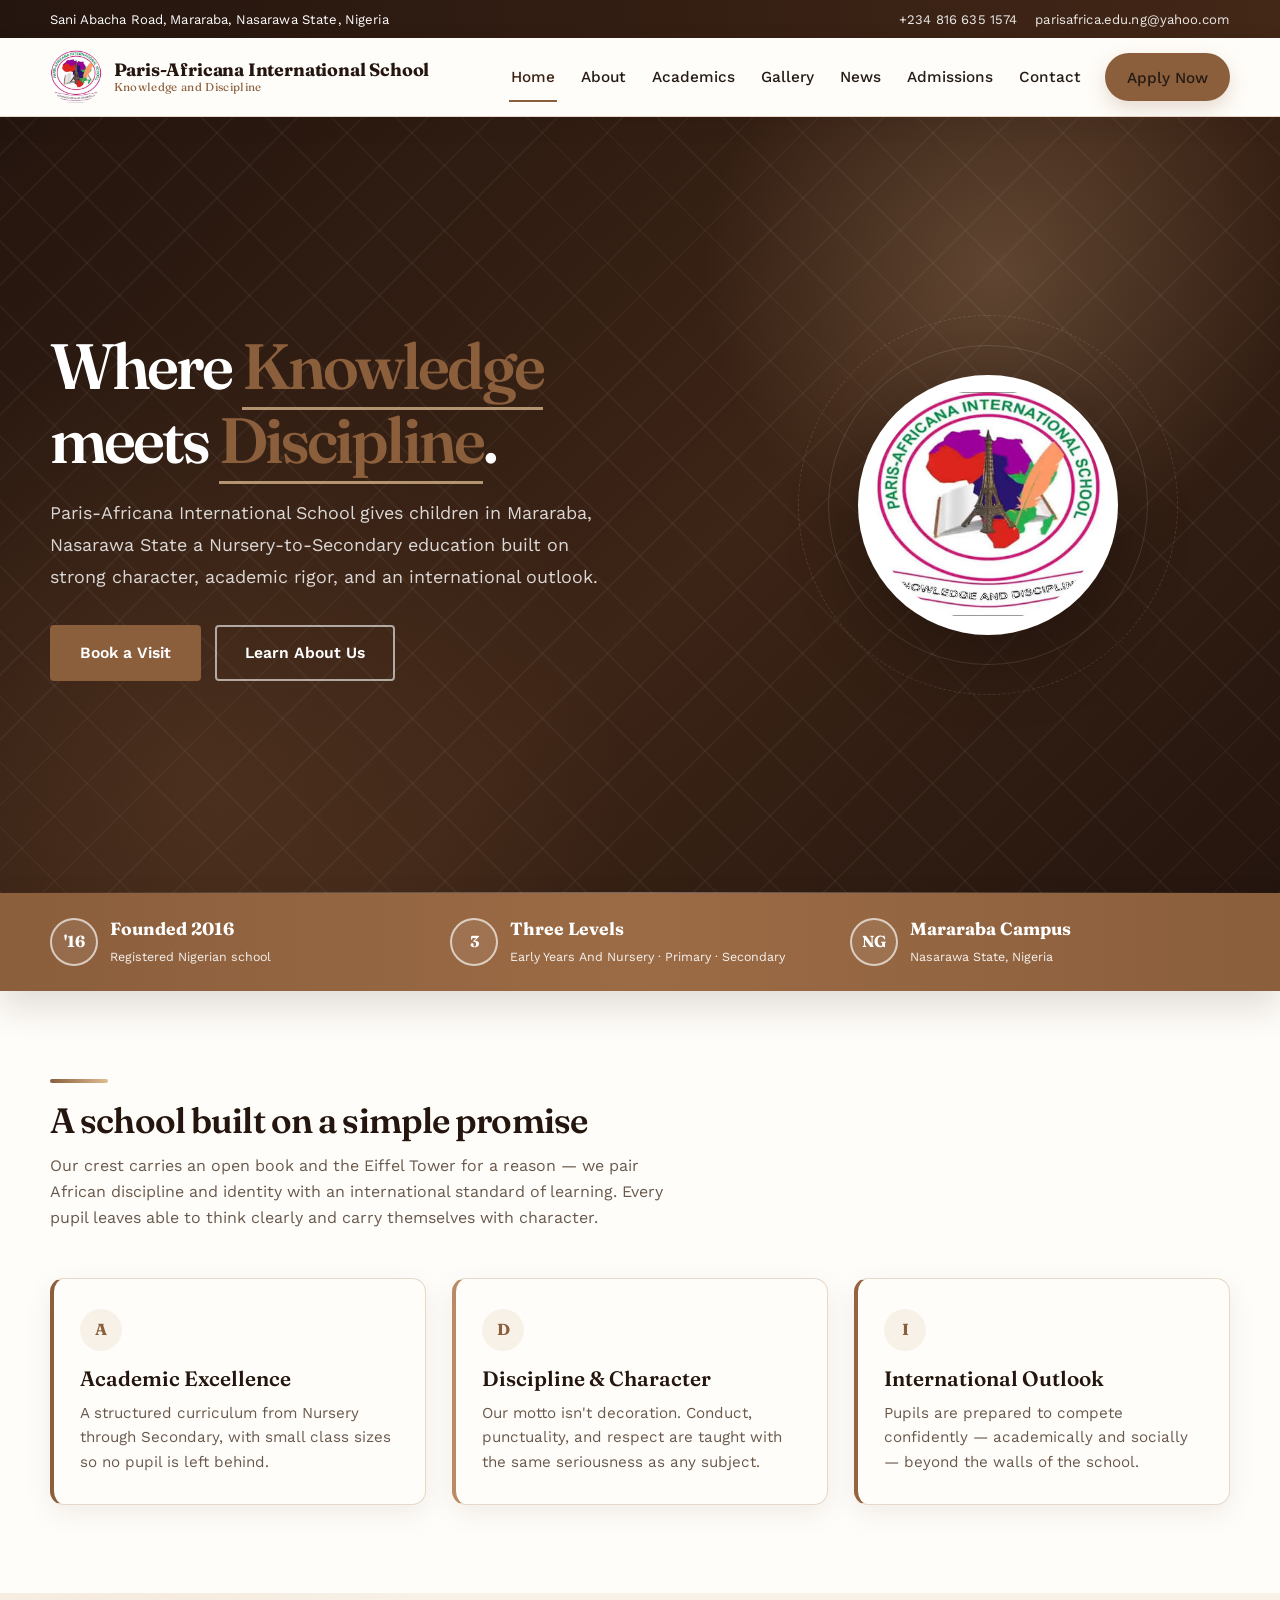
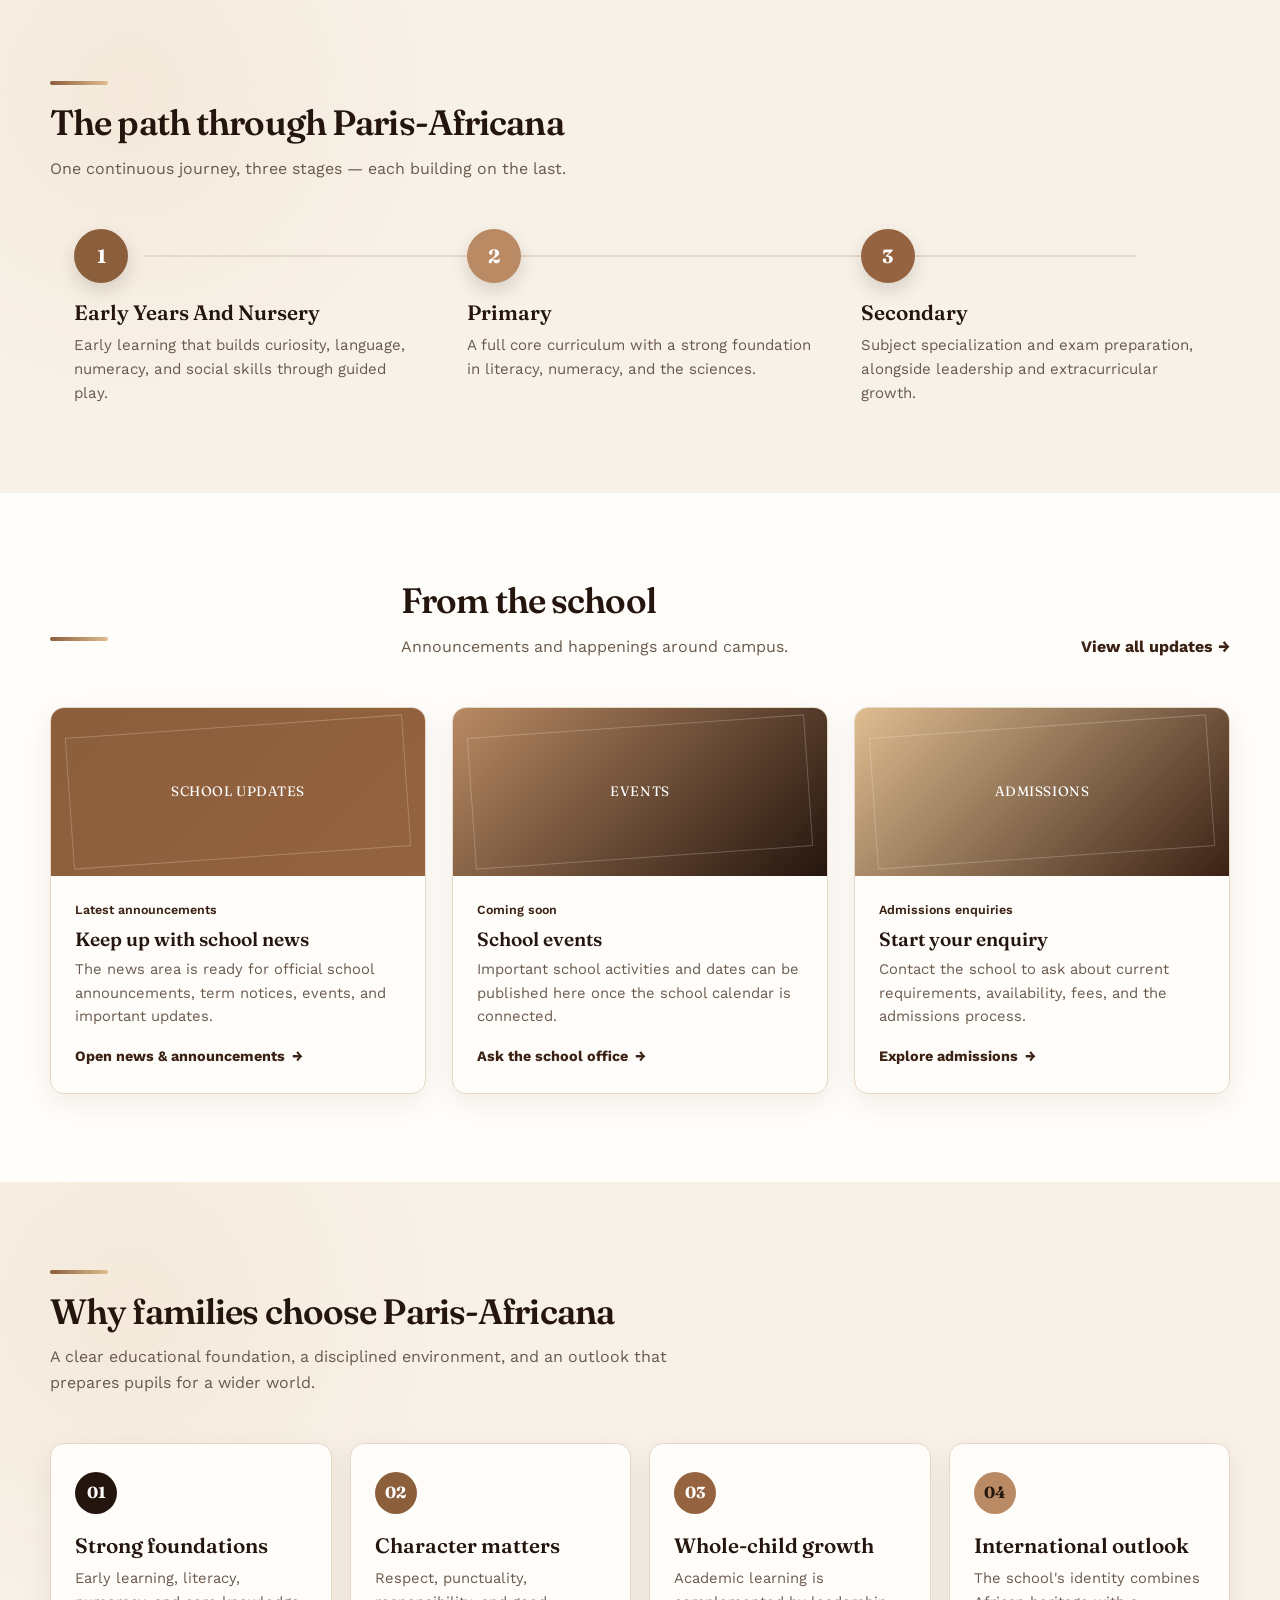
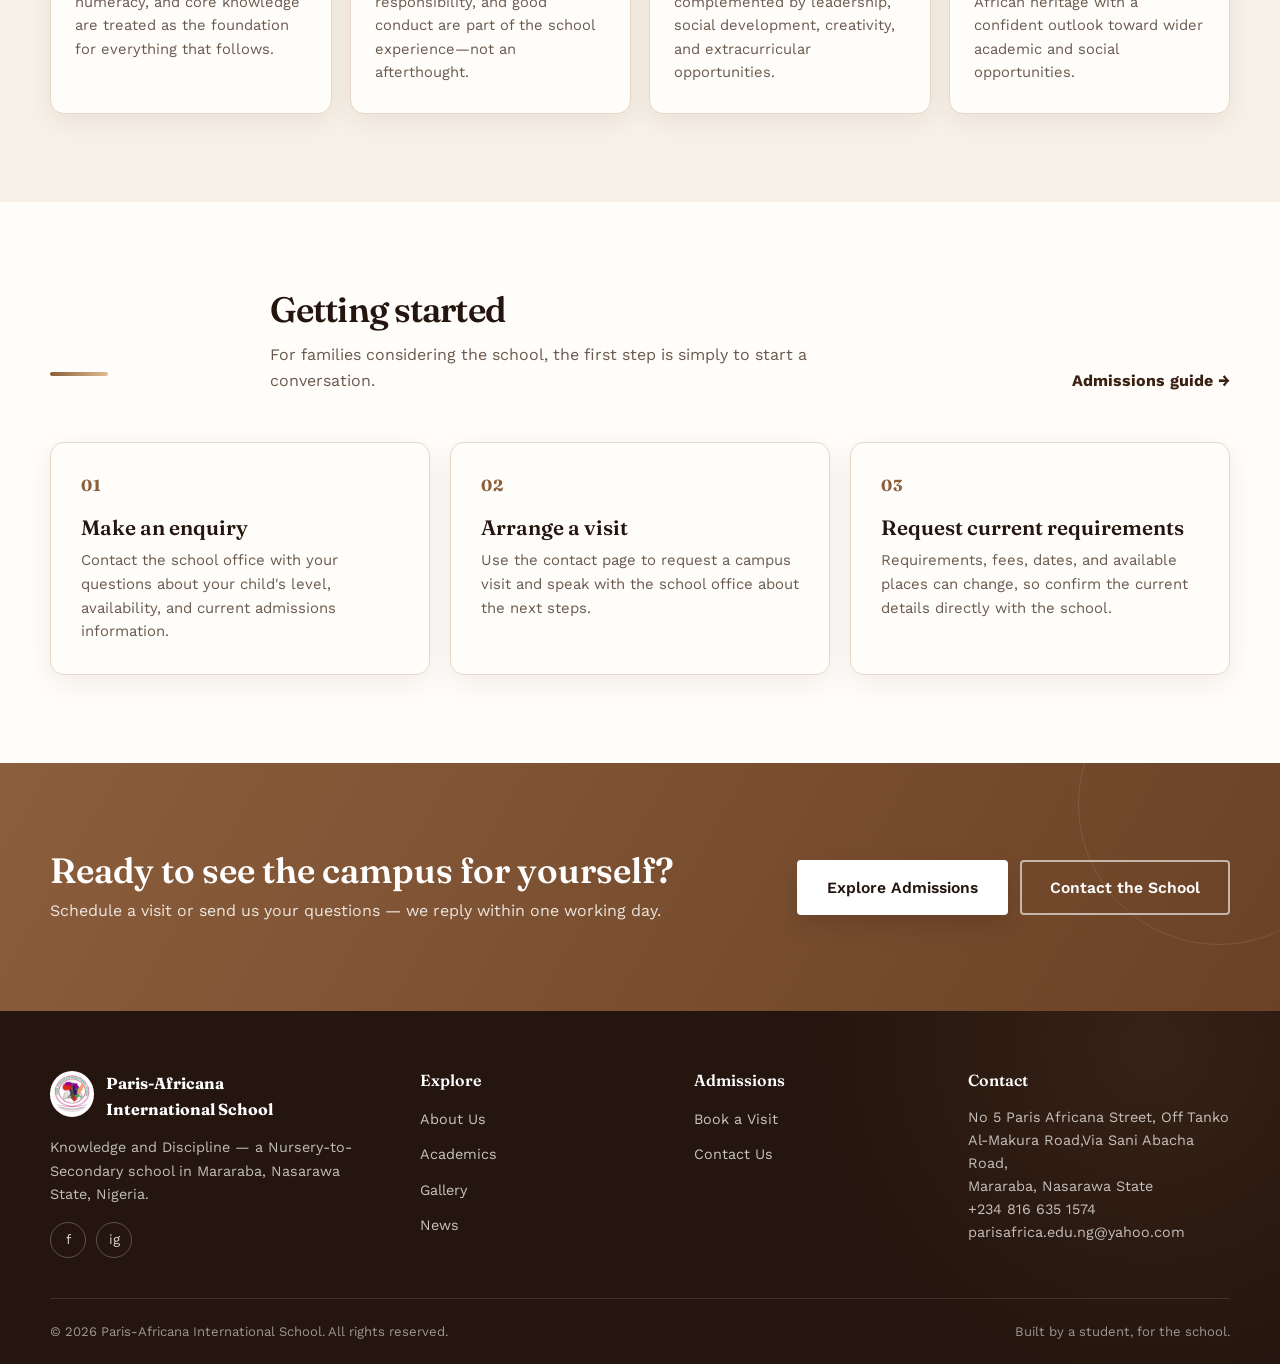
==== commit 1e55d783: "Upgrade the site and adjusted the mobile navigations" ====
--- a/index.html
+++ b/index.html
@@ -9,11 +9,11 @@
 <link rel="preconnect" href="https://fonts.googleapis.com">
 <link href="https://fonts.googleapis.com/css2?family=Fraunces:wght@500;600;700&family=Work+Sans:wght@400;500;600&display=swap" rel="stylesheet">
 <meta name="theme-color" content="#3E2415">
+<meta name="format-detection" content="telephone=yes">
 <meta property="og:type" content="website">
 <meta property="og:title" content="Paris-Africana International School | Knowledge and Discipline">
 <meta property="og:description" content="A Nursery-to-Secondary school in Mararaba, Nasarawa State, Nigeria, focused on knowledge, discipline, character, and an international outlook.">
 <meta property="og:image" content="images/logo.png">
-<link rel="canonical" href="index.html">
 <link rel="stylesheet" href="css/style.css">
 <script type="application/ld+json">
 {
@@ -48,8 +48,8 @@
 
 <header class="navbar">
   <div class="container">
-    <a href="index.html" class="brand">
-      <img src="images/logo.png" alt="Paris-Africana International School crest">
+    <a href="index.html" class="brand" aria-label="Paris-Africana International School home">
+      <img width="54" height="54" src="images/logo.png" alt="Paris-Africana International School crest">
       <span class="brand-text">
         <span class="school-name">Paris-Africana International School</span>
         <span class="school-motto">Knowledge and Discipline</span>
@@ -61,6 +61,7 @@
       <a href="academics.html">Academics</a>
       <a href="gallery.html">Gallery</a>
       <a href="news.html">News</a>
+      <a href="admissions.html">Admissions</a>
       <a href="contact.html">Contact</a>
       <a href="contact.html" class="btn btn-primary">Apply Now</a>
     </nav>
@@ -275,7 +276,7 @@
       <div>
         <h4>Admissions</h4>
         <ul class="footer-links">
-          <li><a href="admissions.html">Admissions</a></li>
+          <li></li>
           <li><a href="contact.html">Book a Visit</a></li>
           <li><a href="contact.html">Contact Us</a></li>
         </ul>
--- a/css/style.css
+++ b/css/style.css
@@ -973,3 +973,554 @@
 .map-caption { font-size: .82rem; color: var(--ink-soft); margin-top: 8px; }
 .inline-link { color: var(--brown-dark); text-decoration: underline; }
 .value-list-single { grid-template-columns: 1fr; }
+
+/* =========================================================
+   PROFESSIONAL POLISH PASS — 2026
+   Keeps the existing content and brand while improving
+   hierarchy, depth, accessibility, mobile UX and consistency.
+   ========================================================= */
+
+:root {
+  --brown: #8b5e3c;
+  --brown-dark: #3a2114;
+  --brown-light: #b98a63;
+  --brown-mid: #95633f;
+  --tan: #dfbd91;
+  --dark: #24150e;
+  --cream: #f8f1e8;
+  --paper: #fffdf9;
+  --ink: #251b15;
+  --ink-soft: #69594d;
+  --line: #e7d8c7;
+  --max-width: 1180px;
+  --radius-md: 14px;
+  --shadow-sm: 0 8px 28px rgba(36,21,14,.07);
+  --shadow-md: 0 20px 55px rgba(36,21,14,.13);
+  --shadow-lg: 0 28px 80px rgba(36,21,14,.18);
+}
+
+body {
+  background: var(--paper);
+  color: var(--ink);
+}
+
+::selection {
+  background: var(--tan);
+  color: var(--dark);
+}
+
+.container { width: min(100% - 32px, var(--max-width)); padding-left: 0; padding-right: 0; }
+
+.topbar {
+  background: linear-gradient(90deg, var(--dark), #432717);
+  letter-spacing: .01em;
+}
+.topbar .container { min-height: 38px; }
+.topbar a { transition: opacity .2s ease; }
+
+.navbar {
+  background: rgba(255,253,249,.96);
+  backdrop-filter: blur(14px);
+  -webkit-backdrop-filter: blur(14px);
+  box-shadow: 0 6px 26px rgba(36,21,14,.07);
+}
+.brand { min-width: 0; }
+.brand img { object-fit: contain; border-radius: 50%; }
+.brand-text .school-name { letter-spacing: -.01em; }
+
+.nav-links { gap: 22px; }
+.nav-links a:not(.btn) {
+  position: relative;
+  border: 0;
+}
+.nav-links a:not(.btn)::after {
+  content: "";
+  position: absolute;
+  left: 0;
+  right: 100%;
+  bottom: -7px;
+  height: 2px;
+  background: var(--brown);
+  transition: right .2s ease;
+}
+.nav-links a:not(.btn):hover::after,
+.nav-links a:not(.btn).active::after { right: 0; }
+.nav-links a.active:not(.btn) { color: var(--brown-dark); }
+
+.nav-links .btn {
+  box-shadow: 0 8px 20px rgba(139,94,60,.22);
+  border-radius: 999px;
+}
+.nav-links .btn:hover { box-shadow: 0 12px 26px rgba(139,94,60,.28); }
+
+.nav-toggle {
+  width: 44px;
+  height: 44px;
+  align-items: center;
+  justify-content: center;
+  border-radius: 10px;
+  transition: background .2s ease;
+}
+.nav-toggle:hover { background: var(--cream); }
+.nav-toggle span {
+  width: 24px;
+  height: 2px;
+  border-radius: 2px;
+  transition: transform .2s ease, opacity .2s ease;
+}
+.nav-toggle[aria-expanded="true"] span:nth-child(1) { transform: translateY(7px) rotate(45deg); }
+.nav-toggle[aria-expanded="true"] span:nth-child(2) { opacity: 0; }
+.nav-toggle[aria-expanded="true"] span:nth-child(3) { transform: translateY(-7px) rotate(-45deg); }
+
+.hero {
+  min-height: 600px;
+  background:
+    radial-gradient(circle at 78% 20%, rgba(223,189,145,.22), transparent 25%),
+    radial-gradient(circle at 15% 85%, rgba(139,94,60,.24), transparent 34%),
+    linear-gradient(135deg, #24150e 0%, #3c2416 55%, #24150e 100%);
+}
+.hero::after {
+  content: "";
+  position: absolute;
+  inset: auto 0 0;
+  height: 1px;
+  background: linear-gradient(90deg, transparent, rgba(255,255,255,.35), transparent);
+}
+.hero .container { min-height: 600px; }
+.hero-copy h1 { font-size: clamp(2.6rem, 5vw, 4.6rem); letter-spacing: -.045em; }
+.hero p.lead { font-size: clamp(1rem, 1.4vw, 1.15rem); line-height: 1.8; }
+.hero-medallion img {
+  width: 260px;
+  height: 260px;
+  box-shadow: 0 25px 70px rgba(0,0,0,.28);
+}
+.hero-medallion .ring { opacity: .7; }
+
+.stat-strip {
+  background: linear-gradient(90deg, #8b5e3c, #9b6b45, #8b5e3c);
+  box-shadow: 0 16px 36px rgba(36,21,14,.14);
+}
+.stat-strip .container { padding-top: 22px; padding-bottom: 22px; }
+.stat { min-height: 54px; }
+.stat .badge { background: rgba(255,255,255,.08); }
+.stat .num { font-size: 1.1rem; }
+
+section { padding: 88px 0; }
+.section-cream {
+  background:
+    radial-gradient(circle at 10% 20%, rgba(223,189,145,.16), transparent 25%),
+    var(--cream);
+}
+.section-head { margin-bottom: 48px; }
+.section-head::before {
+  width: 58px;
+  height: 4px;
+  background: linear-gradient(90deg, var(--brown), var(--tan));
+}
+.section-head h2 { letter-spacing: -.025em; }
+
+.panel, .feature-card, .step-card, .admissions-panel, .news-card, .value-item {
+  border-radius: var(--radius-md);
+  box-shadow: var(--shadow-sm);
+}
+.panel { border-left-width: 4px; }
+.panel:hover, .feature-card:hover, .step-card:hover, .news-card:hover, .value-item:hover {
+  box-shadow: var(--shadow-md);
+}
+
+.pathway .stage {
+  padding: 0 24px;
+}
+.stage .stage-num {
+  box-shadow: 0 8px 18px rgba(36,21,14,.14);
+}
+
+.news-card .thumb { height: 168px; }
+.news-card .body { padding: 24px; }
+.news-card h3 { font-size: 1.2rem; }
+
+.cta-banner {
+  background: linear-gradient(120deg, #8b5e3c, #6b4226);
+}
+.cta-banner .btn-light { box-shadow: 0 10px 24px rgba(0,0,0,.12); }
+
+.page-header {
+  padding: 72px 0;
+  background:
+    radial-gradient(circle at 85% 30%, rgba(223,189,145,.18), transparent 25%),
+    linear-gradient(135deg, #24150e, #432717);
+}
+.page-header h1 { font-size: clamp(2.4rem, 5vw, 3.6rem); letter-spacing: -.04em; }
+
+.form-control, input, select, textarea {
+  font: inherit;
+}
+input, select, textarea {
+  border-radius: 10px !important;
+  border: 1px solid var(--line) !important;
+  background: #fff !important;
+  min-height: 48px;
+  transition: border-color .2s ease, box-shadow .2s ease;
+}
+textarea { min-height: 150px; }
+input:focus, select:focus, textarea:focus {
+  border-color: var(--brown) !important;
+  box-shadow: 0 0 0 4px rgba(139,94,60,.12) !important;
+  outline: none;
+}
+.form-submit { border-radius: 999px; }
+
+.map-wrap {
+  border-radius: var(--radius-md);
+  overflow: hidden;
+  box-shadow: var(--shadow-sm);
+  border: 1px solid var(--line);
+}
+
+footer {
+  background:
+    radial-gradient(circle at 90% 10%, rgba(139,94,60,.18), transparent 28%),
+    var(--dark);
+}
+.footer-social a { transition: transform .2s ease, background .2s ease; }
+.footer-social a:hover { transform: translateY(-2px); }
+
+body.menu-open { overflow: hidden; }
+
+@media (max-width: 900px) {
+  .hero, .hero .container { min-height: auto; }
+  .hero .container { padding-top: 64px; padding-bottom: 68px; }
+  .hero-copy { text-align: center; }
+  .hero-copy p.lead { margin-left: auto; margin-right: auto; }
+  .hero-actions { justify-content: center; }
+}
+
+@media (max-width: 720px) {
+  .container { width: min(100% - 28px, var(--max-width)); }
+  .topbar .container { justify-content: center; text-align: center; }
+  .topbar-links { width: 100%; justify-content: center; flex-wrap: wrap; }
+  .navbar { position: sticky; }
+  .nav-links {
+    top: 100%;
+    padding: 18px 18px 22px;
+    gap: 4px;
+    box-shadow: 0 20px 30px rgba(36,21,14,.12);
+    border: 0;
+    border-top: 1px solid var(--line);
+    max-height: calc(100vh - 90px);
+    overflow-y: auto;
+  }
+  .nav-links a:not(.btn) {
+    width: 100%;
+    padding: 12px 10px;
+    border-radius: 8px;
+  }
+  .nav-links a:not(.btn)::after { display: none; }
+  .nav-links a:not(.btn):hover,
+  .nav-links a:not(.btn).active { background: var(--cream); }
+  .nav-links .btn { width: 100%; justify-content: center; margin-top: 8px; }
+  section { padding: 64px 0; }
+  .hero-copy h1 { font-size: clamp(2.45rem, 12vw, 3.6rem); }
+  .hero-medallion img { width: 190px; height: 190px; }
+  .hero-medallion .ring.r1 { width: 240px; height: 240px; }
+  .hero-medallion .ring.r2 { width: 280px; height: 280px; }
+  .footer-bottom { text-align: center; justify-content: center; }
+}
+
+@media (max-width: 430px) {
+  .brand img { width: 46px; height: 46px; }
+  .brand-text .school-name { font-size: .92rem; }
+  .brand-text .school-motto { font-size: .61rem; }
+  .topbar { font-size: .76rem; }
+  .hero .container { padding-top: 48px; padding-bottom: 56px; }
+  .hero-actions .btn { min-height: 50px; }
+}
+
+@media (prefers-reduced-motion: reduce) {
+  .hero-copy { animation: none; }
+}
+
+/* =========================================================
+   MOBILE EXPERIENCE POLISH — 2026
+   Optimised for 320–430px phones without changing desktop layout.
+   ========================================================= */
+@media (max-width: 720px) {
+  .topbar .container {
+    min-height: 0;
+    padding-top: 7px;
+    padding-bottom: 7px;
+    gap: 3px;
+  }
+
+  .topbar .container > span {
+    display: block;
+    width: 100%;
+    line-height: 1.35;
+  }
+
+  .topbar-links {
+    gap: 6px 14px;
+    line-height: 1.35;
+  }
+
+  .topbar-links a {
+    padding: 2px 0;
+  }
+
+  .navbar .container {
+    min-height: 68px;
+    padding-top: 9px;
+    padding-bottom: 9px;
+  }
+
+  .brand {
+    gap: 9px;
+    flex: 1 1 auto;
+    min-width: 0;
+    padding-right: 8px;
+  }
+
+  .brand img {
+    flex: 0 0 auto;
+  }
+
+  .brand-text {
+    min-width: 0;
+  }
+
+  .brand-text .school-name {
+    line-height: 1.08;
+    white-space: nowrap;
+    overflow: hidden;
+    text-overflow: ellipsis;
+  }
+
+  .brand-text .school-motto {
+    line-height: 1.1;
+  }
+
+  .nav-toggle {
+    flex: 0 0 44px;
+    margin-left: 4px;
+  }
+
+  .nav-links a {
+    min-height: 46px;
+    display: flex;
+    align-items: center;
+  }
+
+  .hero .container {
+    display: flex;
+    flex-direction: column;
+    gap: 34px;
+  }
+
+  .hero-copy {
+    order: 1;
+  }
+
+  .hero-medallion {
+    order: 2;
+    margin: 0;
+  }
+
+  .hero-copy h1 {
+    max-width: 18ch;
+    margin-left: auto;
+    margin-right: auto;
+  }
+
+  .hero-copy p.lead {
+    max-width: 46ch;
+  }
+
+  .hero-actions {
+    width: 100%;
+    max-width: 430px;
+    margin-left: auto;
+    margin-right: auto;
+  }
+
+  .hero-actions .btn {
+    flex: 1 1 100%;
+  }
+
+  .stat-strip .container {
+    gap: 0;
+  }
+
+  .stat {
+    width: 100%;
+    padding: 13px 0;
+    border-bottom: 1px solid rgba(255,255,255,.14);
+  }
+
+  .stat:last-child {
+    border-bottom: 0;
+  }
+
+  .stat .label {
+    line-height: 1.35;
+  }
+
+  .section-head-row .text-link {
+    white-space: normal;
+  }
+
+  .panel,
+  .feature-card,
+  .step-card,
+  .admissions-panel,
+  .news-card {
+    padding-left: 22px;
+    padding-right: 22px;
+  }
+
+  .news-card .body {
+    padding: 22px;
+  }
+
+  .gallery-item {
+    min-height: 210px;
+  }
+
+  .form-grid {
+    gap: 15px;
+  }
+
+  input, select, textarea {
+    font-size: 16px;
+  }
+
+  .map-wrap iframe {
+    height: 270px;
+  }
+
+  .cta-banner .container {
+    align-items: stretch;
+  }
+
+  .cta-actions {
+    width: 100%;
+  }
+}
+
+@media (max-width: 380px) {
+  .container {
+    width: min(100% - 24px, var(--max-width));
+  }
+
+  .navbar .container {
+    min-height: 64px;
+  }
+
+  .brand img {
+    width: 40px;
+    height: 40px;
+  }
+
+  .brand-text .school-name {
+    font-size: .78rem;
+    letter-spacing: -.02em;
+  }
+
+  .brand-text .school-motto {
+    display: none;
+  }
+
+  .nav-toggle {
+    width: 42px;
+    height: 42px;
+    flex-basis: 42px;
+  }
+
+  .topbar .container > span {
+    font-size: .7rem;
+  }
+
+  .topbar-links {
+    font-size: .7rem;
+  }
+
+  section {
+    padding: 52px 0;
+  }
+
+  .hero .container {
+    padding-top: 38px;
+    padding-bottom: 46px;
+    gap: 28px;
+  }
+
+  .hero-copy h1 {
+    font-size: clamp(2rem, 12vw, 2.45rem);
+    line-height: 1.08;
+  }
+
+  .hero p.lead {
+    font-size: .95rem;
+    line-height: 1.65;
+  }
+
+  .hero-medallion img {
+    width: 156px;
+    height: 156px;
+  }
+
+  .hero-medallion .ring.r1 {
+    width: 196px;
+    height: 196px;
+  }
+
+  .hero-medallion .ring.r2 {
+    width: 228px;
+    height: 228px;
+  }
+
+  .stat .badge {
+    width: 42px;
+    height: 42px;
+  }
+
+  .stat .num {
+    font-size: 1rem;
+  }
+
+  .stat .label {
+    font-size: .72rem;
+  }
+
+  .section-head {
+    margin-bottom: 28px;
+  }
+
+  .section-head h2 {
+    font-size: 1.65rem;
+  }
+
+  .panel,
+  .feature-card,
+  .step-card,
+  .admissions-panel,
+  .news-card .body {
+    padding: 20px;
+  }
+
+  .page-header {
+    padding: 48px 0;
+  }
+
+  .page-header h1 {
+    font-size: 2.2rem;
+  }
+
+  .gallery-item {
+    min-height: 180px;
+    padding: 20px;
+  }
+
+  .map-wrap iframe {
+    height: 230px;
+  }
+}
